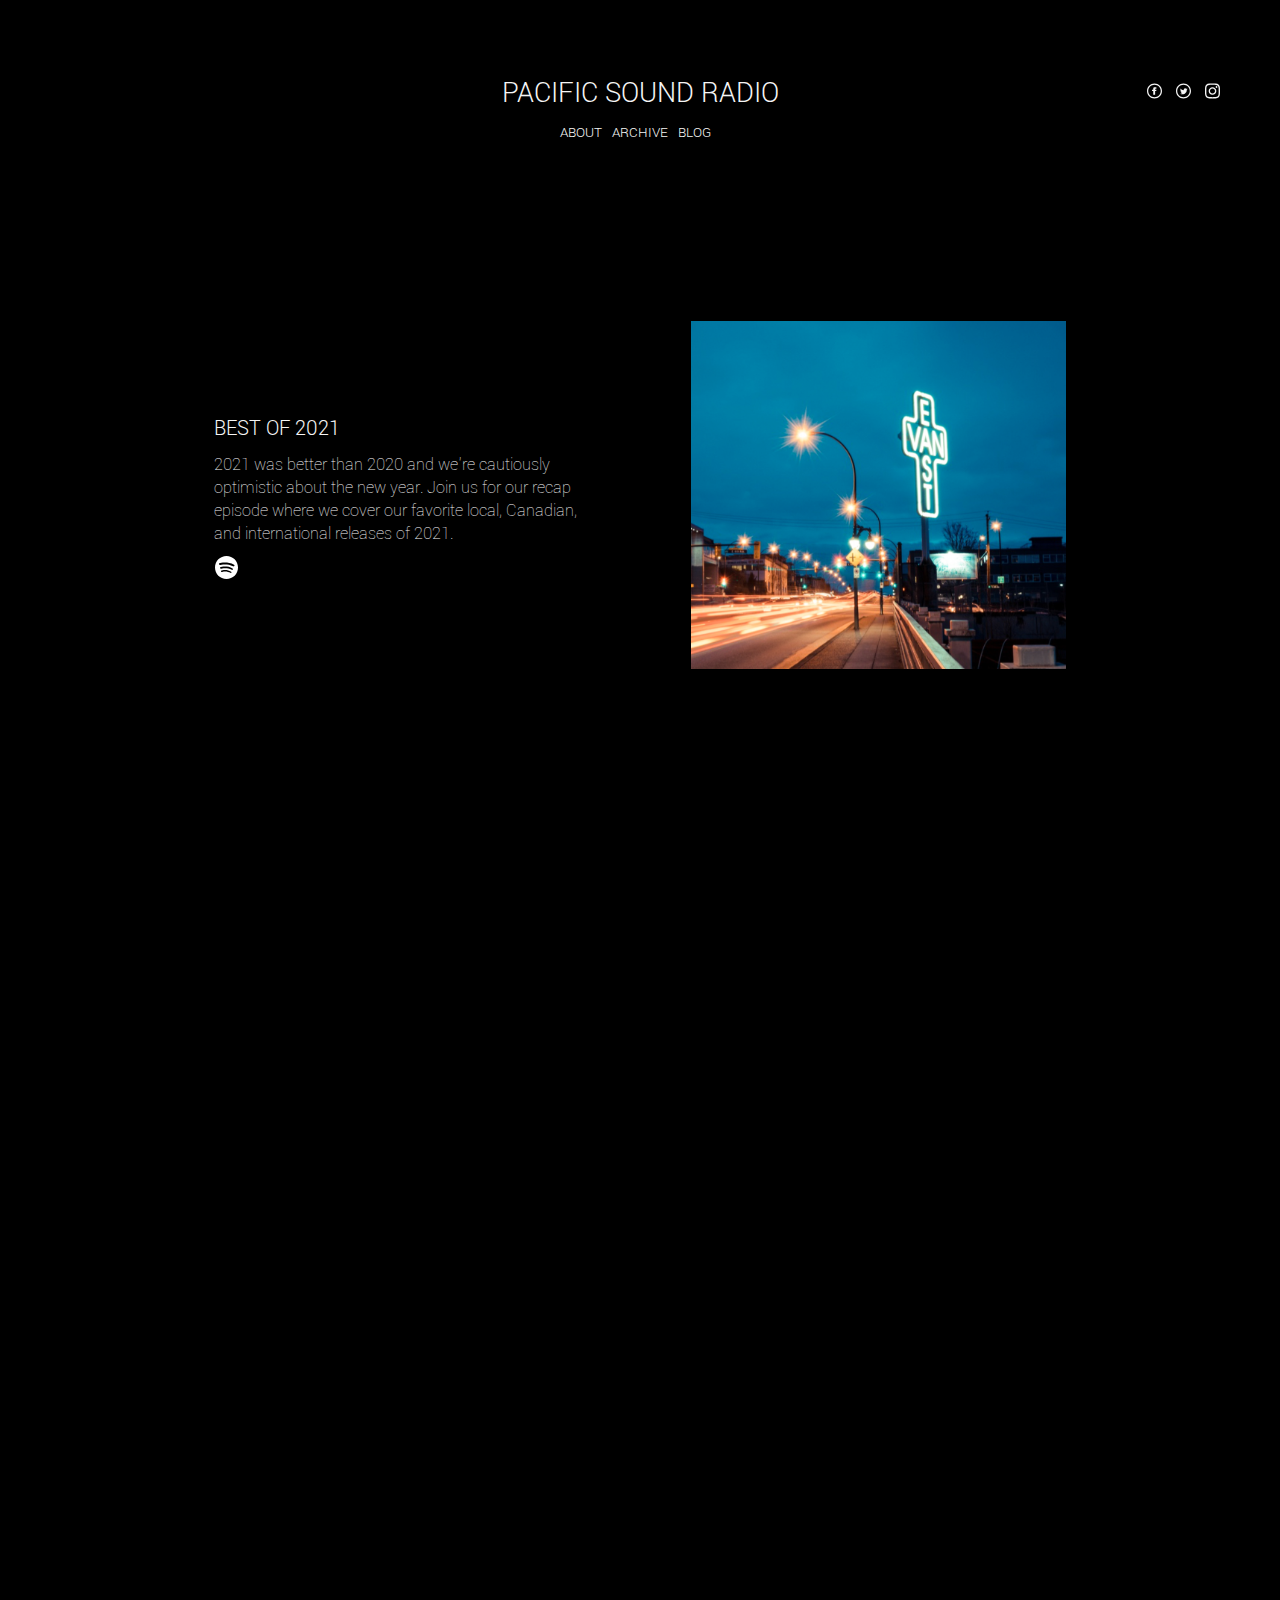
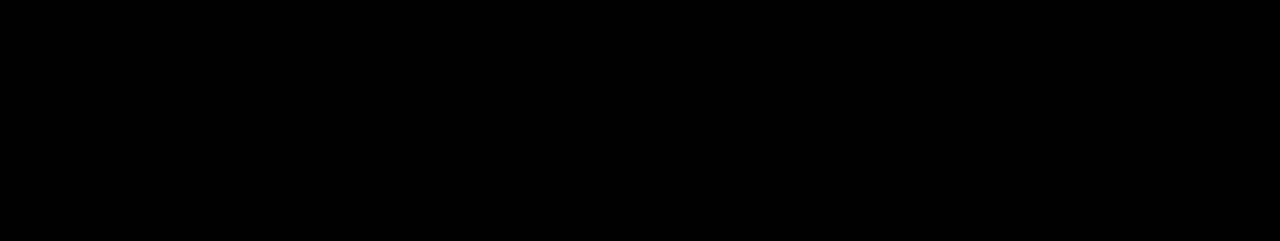
==== index.html @ 7f566646 "Add files via upload" ====
<!DOCTYPE html>
<html lang="en">

<head>
    <meta charset="UTF-8">
    <meta http-equiv="X-UA-Compatible" content="IE=edge">
    <meta name="viewport" content="width=device-width, initial-scale=1.0">
    <title>Document</title>
    <link rel="stylesheet" href="styles.css">
</head>


<body class='bodyTransition bodyOpacityBefore'>


    <header class="mainheader">

        <nav class="sec-one">
            <div class="title">
                <a href="index.html">
                    <h1>PACIFIC SOUND RADIO</h1>
                </a>
            </div>


            <div class="menu-btn" aria-controls="prim-nav" aria-expanded="false">
                <div class="menu-btn__burger"></div>
            </div>


            <ul class="prim-nav" data-visible="false">
                <li>
                    <h2>
                        <a href="about.html">
                            <h2>ABOUT</h2>
                        </a>
                    </h2>
                </li>
                <li>
                    <h2>
                        <a href="archive.html">
                            <h2>ARCHIVE</h2>
                        </a>
                    </h2>
                </li>
                <li>
                    <h2>
                        <a href="https://pacificsoundradio.ghost.io" target="_blank">
                            <h2>BLOG</h2>
                        </a>
                </li>



                <li>
                    <ul class="icons1">

                        <li>
                            <a href="https://www.facebook.com/pacificsoundradio/" target="_blank">


                                <svg id="icon" xmlns="http://www.w3.org/2000/svg " width="24 " height="24 " viewBox="0 0 24 24 "><path d="M12 2c5.514 0 10 4.486 10 10s-4.486 10-10 10-10-4.486-10-10 4.486-10 10-10zm0-2c-6.627 0-12 5.373-12 12s5.373 12 12 12 12-5.373 12-12-5.373-12-12-12zm-2
                            10h-2v2h2v6h3v-6h1.82l.18-2h-2v-.833c0-.478.096-.667.558-.667h1.442v-2.5h-2.404c-1.798 0-2.596.792-2.596 2.308v1.692z "/></svg>


                            </a>
                        </li>

                        <li>
                            <a href="https://twitter.com/PacificSRadio" target="_blank">



                                <svg id="icon" xmlns="http://www.w3.org/2000/svg " width="24 " height="24 " viewBox="0 0 24 24 "><path d="M12 2c5.514 0 10 4.486 10 10s-4.486 10-10 10-10-4.486-10-10 4.486-10 10-10zm0-2c-6.627 0-12 5.373-12 12s5.373 12 12 12 12-5.373 12-12-5.373-12-12-12zm6.5
                        8.778c-.441.196-.916.328-1.414.388.509-.305.898-.787 1.083-1.362-.476.282-1.003.487-1.564.597-.448-.479-1.089-.778-1.796-.778-1.59 0-2.758 1.483-2.399 3.023-2.045-.103-3.86-1.083-5.074-2.572-.645 1.106-.334 2.554.762 3.287-.403-.013-.782-.124-1.114-.308-.027
                        1.14.791 2.207 1.975 2.445-.346.094-.726.116-1.112.042.313.978 1.224 1.689 2.3 1.709-1.037.812-2.34 1.175-3.647 1.021 1.09.699 2.383 1.106 3.773 1.106 4.572 0 7.154-3.861 6.998-7.324.482-.346.899-.78 1.229-1.274z "/></svg>
                            </a>
                        </li>




                        <li>
                            <a href="https://www.instagram.com/pacificsoundradio/" target="_blank">


                                <svg id="icon" xmlns="http://www.w3.org/2000/svg " width="24 " height="24 " viewBox="0 0 24 24 "><path d="M12 2.163c3.204 0 3.584.012 4.85.07 3.252.148 4.771 1.691 4.919 4.919.058 1.265.069 1.645.069 4.849 0 3.205-.012 3.584-.069 4.849-.149
                        3.225-1.664 4.771-4.919 4.919-1.266.058-1.644.07-4.85.07-3.204 0-3.584-.012-4.849-.07-3.26-.149-4.771-1.699-4.919-4.92-.058-1.265-.07-1.644-.07-4.849 0-3.204.013-3.583.07-4.849.149-3.227 1.664-4.771 4.919-4.919 1.266-.057 1.645-.069
                        4.849-.069zm0-2.163c-3.259 0-3.667.014-4.947.072-4.358.2-6.78 2.618-6.98 6.98-.059 1.281-.073 1.689-.073 4.948 0 3.259.014 3.668.072 4.948.2 4.358 2.618 6.78 6.98 6.98 1.281.058 1.689.072 4.948.072 3.259 0 3.668-.014 4.948-.072
                        4.354-.2 6.782-2.618 6.979-6.98.059-1.28.073-1.689.073-4.948 0-3.259-.014-3.667-.072-4.947-.196-4.354-2.617-6.78-6.979-6.98-1.281-.059-1.69-.073-4.949-.073zm0 5.838c-3.403 0-6.162 2.759-6.162 6.162s2.759 6.163 6.162 6.163 6.162-2.759
                        6.162-6.163c0-3.403-2.759-6.162-6.162-6.162zm0 10.162c-2.209 0-4-1.79-4-4 0-2.209 1.791-4 4-4s4 1.791 4 4c0 2.21-1.791 4-4 4zm6.406-11.845c-.796 0-1.441.645-1.441 1.44s.645 1.44 1.441 1.44c.795 0 1.439-.645 1.439-1.44s-.644-1.44-1.439-1.44z "/></svg>
                            </a>
                        </li>


                    </ul>


            </ul>


            <ul class="icons2">



                <li>
                    <a href="https://www.facebook.com/pacificsoundradio/" target="_blank">


                        <svg id="icon" xmlns="http://www.w3.org/2000/svg " width="24 " height="24 " viewBox="0 0 24 24 "><path d="M12 2c5.514 0 10 4.486 10 10s-4.486 10-10 10-10-4.486-10-10 4.486-10 10-10zm0-2c-6.627 0-12 5.373-12 12s5.373 12 12 12 12-5.373 12-12-5.373-12-12-12zm-2
                            10h-2v2h2v6h3v-6h1.82l.18-2h-2v-.833c0-.478.096-.667.558-.667h1.442v-2.5h-2.404c-1.798 0-2.596.792-2.596 2.308v1.692z "/></svg>


                    </a>
                </li>


                <li>
                    <a href="https://twitter.com/PacificSRadio" target="_blank">



                        <svg id="icon" xmlns="http://www.w3.org/2000/svg " width="24 " height="24 " viewBox="0 0 24 24 "><path d="M12 2c5.514 0 10 4.486 10 10s-4.486 10-10 10-10-4.486-10-10 4.486-10 10-10zm0-2c-6.627 0-12 5.373-12 12s5.373 12 12 12 12-5.373 12-12-5.373-12-12-12zm6.5
                        8.778c-.441.196-.916.328-1.414.388.509-.305.898-.787 1.083-1.362-.476.282-1.003.487-1.564.597-.448-.479-1.089-.778-1.796-.778-1.59 0-2.758 1.483-2.399 3.023-2.045-.103-3.86-1.083-5.074-2.572-.645 1.106-.334 2.554.762 3.287-.403-.013-.782-.124-1.114-.308-.027
                        1.14.791 2.207 1.975 2.445-.346.094-.726.116-1.112.042.313.978 1.224 1.689 2.3 1.709-1.037.812-2.34 1.175-3.647 1.021 1.09.699 2.383 1.106 3.773 1.106 4.572 0 7.154-3.861 6.998-7.324.482-.346.899-.78 1.229-1.274z "/></svg>


                    </a>
                </li>




                <li>
                    <a href="https://www.instagram.com/pacificsoundradio/" target="_blank">


                        <svg id="icon" xmlns="http://www.w3.org/2000/svg " width="24 " height="24 " viewBox="0 0 24 24 "><path d="M12 2.163c3.204 0 3.584.012 4.85.07 3.252.148 4.771 1.691 4.919 4.919.058 1.265.069 1.645.069 4.849 0 3.205-.012 3.584-.069 4.849-.149
                        3.225-1.664 4.771-4.919 4.919-1.266.058-1.644.07-4.85.07-3.204 0-3.584-.012-4.849-.07-3.26-.149-4.771-1.699-4.919-4.92-.058-1.265-.07-1.644-.07-4.849 0-3.204.013-3.583.07-4.849.149-3.227 1.664-4.771 4.919-4.919 1.266-.057 1.645-.069
                        4.849-.069zm0-2.163c-3.259 0-3.667.014-4.947.072-4.358.2-6.78 2.618-6.98 6.98-.059 1.281-.073 1.689-.073 4.948 0 3.259.014 3.668.072 4.948.2 4.358 2.618 6.78 6.98 6.98 1.281.058 1.689.072 4.948.072 3.259 0 3.668-.014 4.948-.072
                        4.354-.2 6.782-2.618 6.979-6.98.059-1.28.073-1.689.073-4.948 0-3.259-.014-3.667-.072-4.947-.196-4.354-2.617-6.78-6.979-6.98-1.281-.059-1.69-.073-4.949-.073zm0 5.838c-3.403 0-6.162 2.759-6.162 6.162s2.759 6.163 6.162 6.163 6.162-2.759
                        6.162-6.163c0-3.403-2.759-6.162-6.162-6.162zm0 10.162c-2.209 0-4-1.79-4-4 0-2.209 1.791-4 4-4s4 1.791 4 4c0 2.21-1.791 4-4 4zm6.406-11.845c-.796 0-1.441.645-1.441 1.44s.645 1.44 1.441 1.44c.795 0 1.439-.645 1.439-1.44s-.644-1.44-1.439-1.44z "/></svg>
                    </a>
                </li>
            </ul>






        </nav>


        <nav class="sec-two">

            <ul class="sec-nav" data-visible="false">
                <li>
                    <h2>
                        <a href="about.html">
                            <h2>ABOUT</h2>
                        </a>
                    </h2>
                </li>
                <li>
                    <h2>
                        <a href="archive.html">
                            <h2>ARCHIVE</h2>
                        </a>
                    </h2>
                </li>
                <li>
                    <h2>
                        <a href="https://www.pacificsoundradio.ghost.io" target="_blank">
                            <h2>BLOG</h2>
                        </a>
                </li>


            </ul>

        </nav>



    </header>


    <div class="mainbody">

        <div class="row">
            <div class="box">
                <ul class="boxli">
                    <li class="bodyli">
                        <h3>BEST OF 2021</h3>
                    </li>
                    <li class="bodyli">
                        <h5>2021 was better than 2020 and we're cautiously optimistic about the new year. Join us for our recap episode where we cover our favorite local, Canadian, and international releases of 2021.</h5>
                    </li>
                    <li class="bodyli2">
                        <a href="https://open.spotify.com/episode/0vqm8RMOihKRzlnQInzJm7?si=571afe112f8e4eef">
                            <img id="spot" src="spot.svg">
                        </a>
                    </li>
                </ul>
            </div>

            <div class="box">
                <img src="main-2.jpg">
            </div>
        </div>




        <!--section 2 -->
        <div id="one" class="row opacityTransition opacityBefore">

            <div class="box">

                <img src="playpic.png">

            </div>

            <div class="box">
                <ul class="boxli">
                    <li class="bodyli">
                        <h3>FEATURE PLAYLIST</h3>
                    </li>
                    <li class="bodyli">
                        <h5>Here are our favourite local tracks from 2021. Featuring Dacey, Sam Tudor and more. </h5>
                    </li>
                    <li class="bodyli2">
                        <a href="https://open.spotify.com/episode/0vqm8RMOihKRzlnQInzJm7?si=571afe112f8e4eef">
                            <img id="spot" src="spot.svg">
                        </a>
                    </li>
                </ul>
            </div>
        </div>



        <!--section 3 -->
        <div id="two" class="row opacityTransition opacityBefore">

            <div class="box">


                <ul class="boxli">
                    <li class="bodyli">
                        <h3>THE SNUG SESSIONS</h3>
                    </li>
                    <li class="bodyli">
                        <h5>Between ___ and ___ PSR hosted The Snug Concert Series at the Persephone Snug Tasting Room. One day, live music will happen again.</h5>
                    </li>
                    <li class="bodyli">
                        <a href="https://open.spotify.com/episode/0vqm8RMOihKRzlnQInzJm7?si=571afe112f8e4eef">
                            <img id="youtube" src="youtube.svg">
                        </a>
                    </li>
                </ul>



            </div>





            <div class="box">

                <img src="snug.jpg">

            </div>


        </div>





    </div>

    <script src="index.js"></script>
</body>

</html>
---- styles.css ----
@import url('https://fonts.googleapis.com/css2?family=Yantramanav:wght@100;300;400;500&display=swap');
* {
    margin: 0;
    padding: 0;
    box-sizing: border-box;
}

body {
    font-family: 'Yantramanav', sans-serif;
    background-color: black;
    color: whitesmoke;
}

.mainheader {
    margin: 5% 0 5% 0;
    padding: 0;
}

.mainbody {
    margin: 10% 0 0 0;
    padding: 0;
}

hr {
    margin: 4% 0 8% 0;
}


/* ~~~~~~~~~header~~~~~~~~*/

h1 {
    font-size: 30px;
    font-weight: 300;
    color: whitesmoke;
}


/* ~~~~~~~~~~links ~~~~~~~~~~~~*/

h2 {
    font-size: 15px;
    font-weight: 300;
    color: whitesmoke;
}


/* ~~~~~~~~~~~~sectionhead~~~~~~~~~~*/

h3 {
    font-size: 22px;
    font-weight: 300;
    color: whitesmoke;
}


/* ~~~~~~about text ~~~~~~~~~*/

h4 {
    font-size: 18px;
    font-weight: 300;
    color: whitesmoke;
}


/* ~~~~~~~~~~~~sectiontext~~~~~~~~~~*/

h5 {
    font-size: 18px;
    font-weight: 200;
    color: whitesmoke;
}

.sec-one {
    display: flex;
    justify-content: center;
    align-items: center;
    padding: 10px;
}

.prim-nav {
    display: none;
}

.sec-two {
    display: flex;
    justify-content: center;
    align-items: center;
}

.sec-nav {
    display: flex;
    justify-content: center;
    align-items: center;
}


/* ~~~~~~~~~~~~~~~~~~~~~~~~~~~~~~~~*/

img {
    width: 100%;
}

.row {
    display: flex;
    justify-content: center;
    flex-wrap: wrap;
    padding: 0 0 5% 0;
}

.box {
    display: inline-block;
    width: 375px;
    display: flex;
    justify-content: center;
    align-items: center;
    margin: 4%;
}

.bodyli {
    display: block;
    width: 100%;
    margin-top: 10px;
    margin-bottom: 10px;
}


/* ~~~~~~~~~~~~~~~~~~~~~~~~~~~~~~~~*/

.title {
    display: flex;
    justify-content: center;
    align-items: center;
}

li {
    display: inline-block;
    margin-right: 10px;
    text-decoration: none;
    color: black;
}

a {
    text-decoration: none;
    color: black;
}

.menu.btn {
    display: none;
    width: 10px;
}

.icons2 {
    position: absolute;
    right: 50px;
    color: whitesmoke;
    fill: whitesmoke
}

a:hover {
    color: pink;
    transition: .5s;
}


/* ~~~~~~~~~~~~~~~~~~~~~~~~~~~~~~~~*/

#burger {
    width: 20px;
    color: whitesmoke;
}

#icon {
    width: 15px;
    color: whitesmoke;
    fill: whitesmoke;
}

#spot {
    width: 25px;
    margin-left: 0px;
}

#youtube {
    width: 30px;
    margin-left: 0px;
    color: whitesmoke;
}


/* ~~~~~~~~~~~~~~~~~~~~~~~~~~~~~~~~*/

.mainabout {
    display: block;
    text-align: center;
    margin: 2% 12%;
    margin-top: 130px;
}

.mainabout div {
    padding: 10px;
}

.secabout {
    display: block;
    text-align: center;
    margin: 2% 12%;
}

.secabout div {
    display: inline-block;
    padding: 10px;
}

.thirdabout {
    display: block;
    text-align: left;
    margin: 2% 12%;
    margin-left: 45%;
}

.thirdabout div {
    display: inline-block;
    padding: 10px;
}


/* ~~~~~~~~~~~~~~~~~~~~~~~~~~~~~~~~*/

@media screen and (max-width: 600px)
/* ~~~~~~~~~~~~~~~~~~~~~~~~~~~~~~~~*/

{
    body {
        width: 100vw;
    }
    .mainheader {
        margin: 7% 3% 0 3%;
    }
    .sec-one {
        display: flex;
        justify-content: space-between;
        align-items: center;
    }
    .bodyli {
        padding: 10px 0 10px 0;
    }
    #spotify {
        width: 100px;
    }
    #applybullet {
        padding: 10px;
    }
    #arrow {
        margin: 0 0 0 3px;
        padding: 2px;
        width: 20px;
    }
    #burger {
        padding-top: 9px;
    }
    /* ~~~~~~~~~header~~~~~~~~*/
    h1 {
        font-size: 30px;
        font-weight: 200;
        color: whitesmoke;
    }
    /* ~~~~~~~~~~links ~~~~~~~~~~~~*/
    h2 {
        font-size: 30px;
        font-weight: 400;
        color: whitesmoke;
    }
    /* ~~~~~~~~~~~~sectionhead~~~~~~~~~~*/
    h3 {
        font-size: 25px;
        font-weight: 400;
        color: whitesmoke;
    }
    /* ~~~~~~about text ~~~~~~~~~*/
    h4 {
        font-size: 20px;
        font-weight: 300;
        color: whitesmoke;
    }
    /* ~~~~~~~~~~~~sectiontext~~~~~~~~~~*/
    h5 {
        font-size: 20px;
        font-weight: 200;
        color: whitesmoke;
    }
    /* ~~~~~~~~~~~~~~~~~~~~~~~~~~~~~~~~*/
    img {
        width: 100%;
        margin-top: 5px;
        margin-bottom: 5px;
    }
    .row {
        display: flex;
        justify-content: center;
        flex-wrap: wrap;
        padding: 10px;
    }
    .box {
        display: inline-block;
        width: 100%;
        display: flex;
        justify-content: center;
        align-items: center;
    }
    .bodyli {
        display: block;
        margin-bottom: 10px;
        margin-top: 10px;
    }
    /* ~~~~~~~~~~~~~~~~~~~~~~~~~~~~~~~~*/
    .prim-nav {
        position: fixed;
        display: block;
        flex-direction: column;
        display: flex;
        align-items: center;
        justify-content: center;
        height: 100vh;
        width: 100vw;
        inset: 0 0 0 0;
        background: rgba(71, 1, 50, 0.7);
        backdrop-filter: blur(1rem);
        z-index: 9998;
        transform: translateX(100%);
        transition: transform 350ms ease-in;
        transition: transform 350ms ease-out;
        color: black;
    }
    .prim-nav[data-visible="true"] {
        transform: translateX(0%);
    }
    .menu-btn {
        position: relative;
        display: flex;
        justify-content: center;
        align-items: center;
        width: 30px;
        height: 40px;
        cursor: pointer;
        transition: all .5s ease-in-out;
        z-index: 9999;
        color: whitesmoke;
        /* border: 3px solid #fff; */
    }
    .menu-btn__burger {
        width: 30px;
        height: 2px;
        background: whitesmoke;
        border-radius: 5px;
        box-shadow: 0 2px 5px rgba(255, 101, 47, .2);
        transition: all .5s ease-in-out;
        z-index: 9999;
    }
    .menu-btn__burger::before,
    .menu-btn__burger::after {
        content: '';
        position: absolute;
        width: 30px;
        height: 2px;
        background: whitesmoke;
        border-radius: 5px;
        box-shadow: 0 2px 5px rgba(255, 101, 47, .2);
        transition: all .5s ease-in-out;
        z-index: 9999;
    }
    .menu-btn__burger::before {
        transform: translateY(-16px);
        z-index: 9999;
        background: whitesmoke;
    }
    .menu-btn__burger::after {
        transform: translateY(16px);
        z-index: 9999;
        background: whitesmoke;
    }
    /* ANIMATION */
    .menu-btn.open .menu-btn__burger {
        transform: translateX(-50px);
        background: transparent;
        box-shadow: none;
        z-index: 9999;
        background: whitesmoke;
    }
    .menu-btn.open .menu-btn__burger::before {
        transform: rotate(45deg) translate(35px, -35px);
        z-index: 9999;
    }
    .menu-btn.open .menu-btn__burger::after {
        transform: rotate(-45deg) translate(35px, 35px);
        z-index: 9999;
    }
    /* ~~~~~~~~~~~~~~~~~~~~~~~~~~~~~~~~*/
    .sec-nav {
        display: none;
    }
    .icons2 {
        display: none;
    }
    li {
        display: block;
        color: black;
    }
    .prim-nav li {
        padding: 15px;
    }
    #icon {
        width: 25px;
        fill: white;
    }
    /* ~~~~~~~~~~~~~~~~~~~~~~~~~~~~~~~~*/
    .mainabout {
        display: block;
        text-align: left;
        margin: 18% 2% 2% 2%;
        margin-top: 40px;
    }
    .mainabout div {
        padding: 10px;
    }
    .secabout {
        display: block;
        text-align: left;
        margin: 2% 2%;
    }
    .secabout div {
        padding: 10px;
    }
    .thirdabout {
        display: block;
        text-align: left;
        margin: 2% 12%;
        margin-left: 21px;
    }
}


/* trans */

.bodyTransition {
    transition-property: opacity;
    transition-duration: 1s;
}

.bodyOpacityBefore {
    opacity: 0;
}

.bodyOpacityAfter {
    opacity: 1;
}

.opacityTransition {
    transition-property: opacity;
    transition-duration: 2s;
}

.opacityBefore {
    opacity: 0;
}

.opacityAfter {
    opacity: 1;
    display: flex;
    justify-content: center;
    flex-wrap: wrap;
}


/* ~~~~~~~~~~~~~~~~~~~~~~~~~~~~~~~~*/
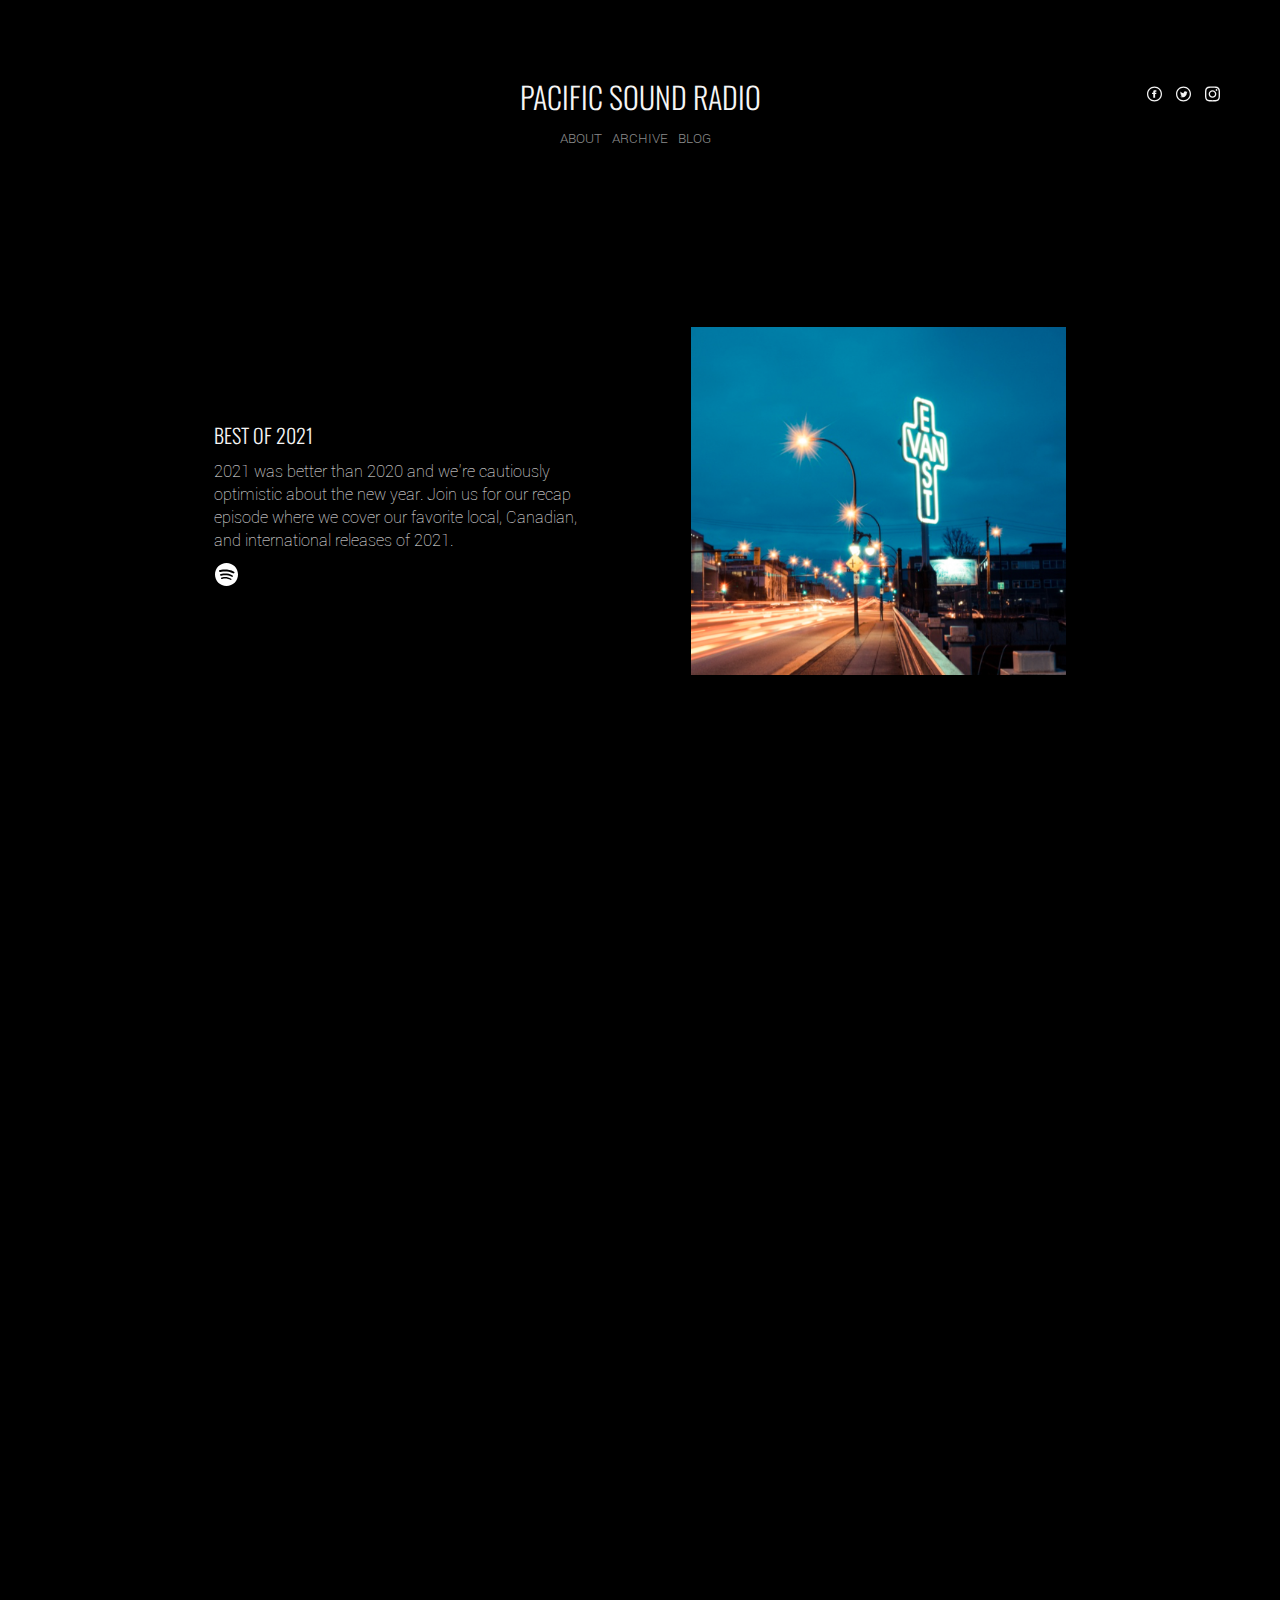
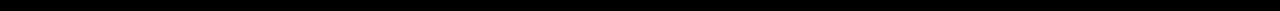
==== commit bbf18f67: "Add files via upload" ====
--- a/index.html
+++ b/index.html
@@ -171,7 +171,7 @@
                 </li>
                 <li>
                     <h2>
-                        <a href="https://www.pacificsoundradio.ghost.io" target="_blank">
+                        <a href="https://pacificsoundradio.ghost.io/" target="_blank">
                             <h2>BLOG</h2>
                         </a>
                 </li>
@@ -218,7 +218,7 @@
 
             <div class="box">
 
-                <img src="playpic.png">
+                <img src="playpic.jpg">
 
             </div>
 
--- a/styles.css
+++ b/styles.css
@@ -1,4 +1,5 @@
 @import url('https://fonts.googleapis.com/css2?family=Yantramanav:wght@100;300;400;500&display=swap');
+@import url('https://fonts.googleapis.com/css2?family=Cabin&family=Dosis:wght@300&family=Oswald:wght@200;300;400;500&display=swap');
 * {
     margin: 0;
     padding: 0;
@@ -8,7 +9,6 @@
 body {
     font-family: 'Yantramanav', sans-serif;
     background-color: black;
-    color: whitesmoke;
 }
 
 .mainheader {
@@ -32,6 +32,7 @@
     font-size: 30px;
     font-weight: 300;
     color: whitesmoke;
+    font-family: 'Oswald', sans serif;
 }
 
 
@@ -40,16 +41,17 @@
 h2 {
     font-size: 15px;
     font-weight: 300;
-    color: whitesmoke;
+    color: rgb(139, 139, 139);
 }
 
 
 /* ~~~~~~~~~~~~sectionhead~~~~~~~~~~*/
 
 h3 {
-    font-size: 22px;
+    font-size: 20px;
     font-weight: 300;
     color: whitesmoke;
+    font-family: 'Oswald', sans serif;
 }
 
 
@@ -58,7 +60,7 @@
 h4 {
     font-size: 18px;
     font-weight: 300;
-    color: whitesmoke;
+    color: rgb(139, 139, 139);
 }
 
 
@@ -146,7 +148,6 @@
 
 .menu.btn {
     display: none;
-    width: 10px;
 }
 
 .icons2 {
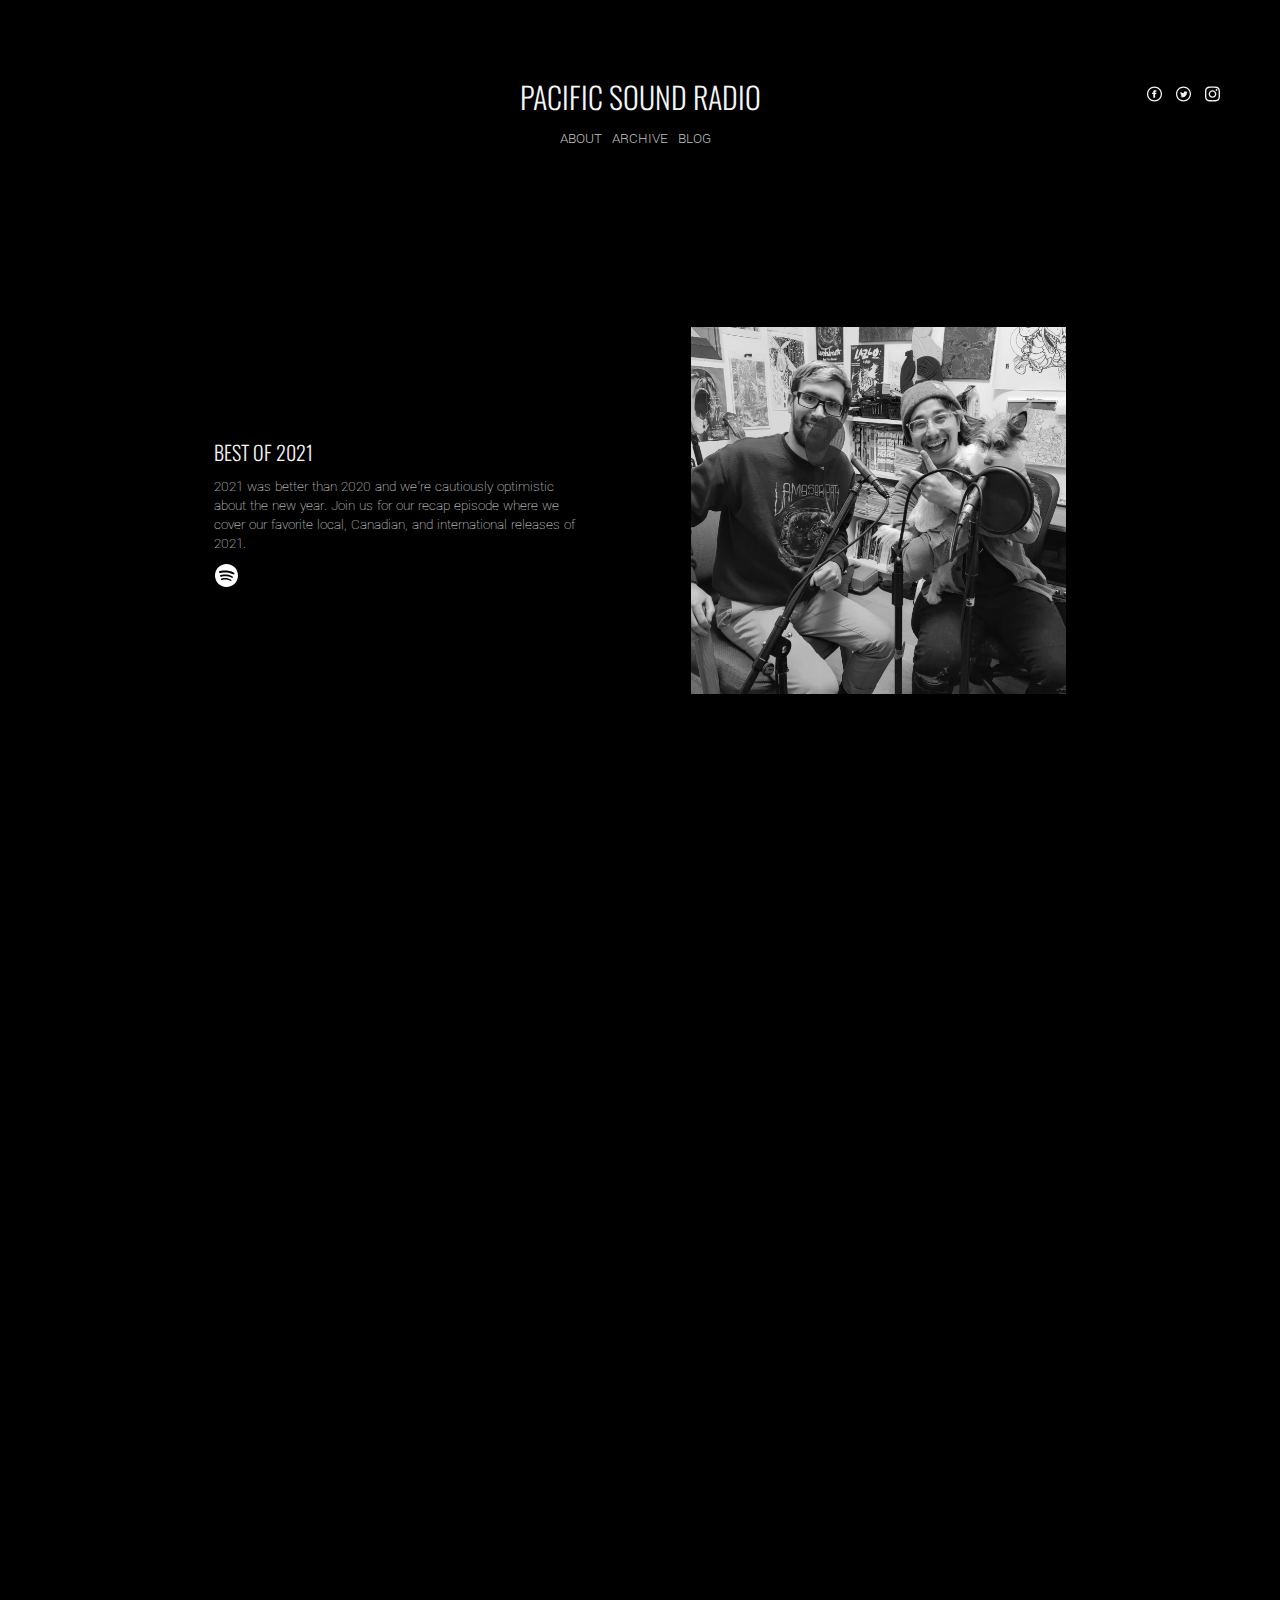
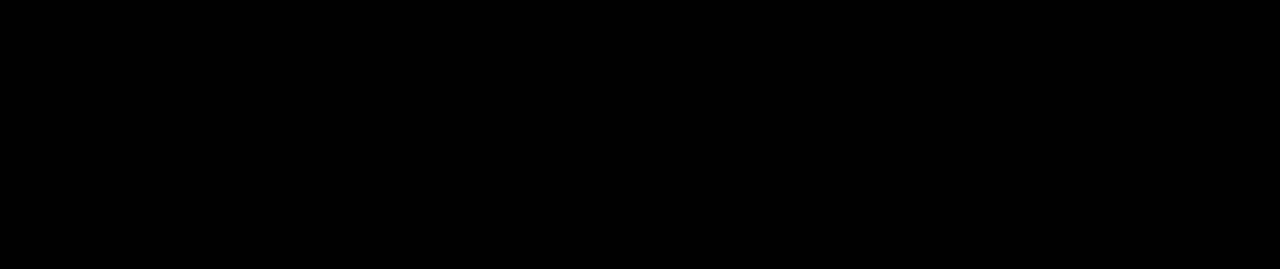
==== commit 0cd272a7: "Add files via upload" ====
--- a/index.html
+++ b/index.html
@@ -198,7 +198,7 @@
                         <h5>2021 was better than 2020 and we're cautiously optimistic about the new year. Join us for our recap episode where we cover our favorite local, Canadian, and international releases of 2021.</h5>
                     </li>
                     <li class="bodyli2">
-                        <a href="https://open.spotify.com/episode/0vqm8RMOihKRzlnQInzJm7?si=571afe112f8e4eef">
+                        <a href="https://open.spotify.com/episode/0vqm8RMOihKRzlnQInzJm7?si=571afe112f8e4eef" target="_blank">
                             <img id="spot" src="spot.svg">
                         </a>
                     </li>
@@ -206,7 +206,7 @@
             </div>
 
             <div class="box">
-                <img src="main-2.jpg">
+                <img src="best of 2021.jpg">
             </div>
         </div>
 
@@ -231,7 +231,7 @@
                         <h5>Here are our favourite local tracks from 2021. Featuring Dacey, Sam Tudor and more. </h5>
                     </li>
                     <li class="bodyli2">
-                        <a href="https://open.spotify.com/episode/0vqm8RMOihKRzlnQInzJm7?si=571afe112f8e4eef">
+                        <a href="https://open.spotify.com/playlist/51DMPWBQ2sBL0IrdiYTgJJ?si=91c9ff8c65ab49be" target="_blank">
                             <img id="spot" src="spot.svg">
                         </a>
                     </li>
@@ -252,10 +252,10 @@
                         <h3>THE SNUG SESSIONS</h3>
                     </li>
                     <li class="bodyli">
-                        <h5>Between ___ and ___ PSR hosted The Snug Concert Series at the Persephone Snug Tasting Room. One day, live music will happen again.</h5>
-                    </li>
-                    <li class="bodyli">
-                        <a href="https://open.spotify.com/episode/0vqm8RMOihKRzlnQInzJm7?si=571afe112f8e4eef">
+                        <h5>Between August 2018 and April 2019, PSR hosted The Snug Concert Series at the Persephone Snug Tasting Room. One day, live music will happen again.</h5>
+                    </li>
+                    <li class="bodyli">
+                        <a href="https://open.spotify.com/episode/0vqm8RMOihKRzlnQInzJm7?si=571afe112f8e4eef" target="_blank">
                             <img id="youtube" src="youtube.svg">
                         </a>
                     </li>
--- a/styles.css
+++ b/styles.css
@@ -41,7 +41,7 @@
 h2 {
     font-size: 15px;
     font-weight: 300;
-    color: rgb(139, 139, 139);
+    color: rgb(190, 190, 190);
 }
 
 
@@ -60,14 +60,14 @@
 h4 {
     font-size: 18px;
     font-weight: 300;
-    color: rgb(139, 139, 139);
+    color: rgb(190, 190, 190);
 }
 
 
 /* ~~~~~~~~~~~~sectiontext~~~~~~~~~~*/
 
 h5 {
-    font-size: 18px;
+    font-size: 15px;
     font-weight: 200;
     color: whitesmoke;
 }
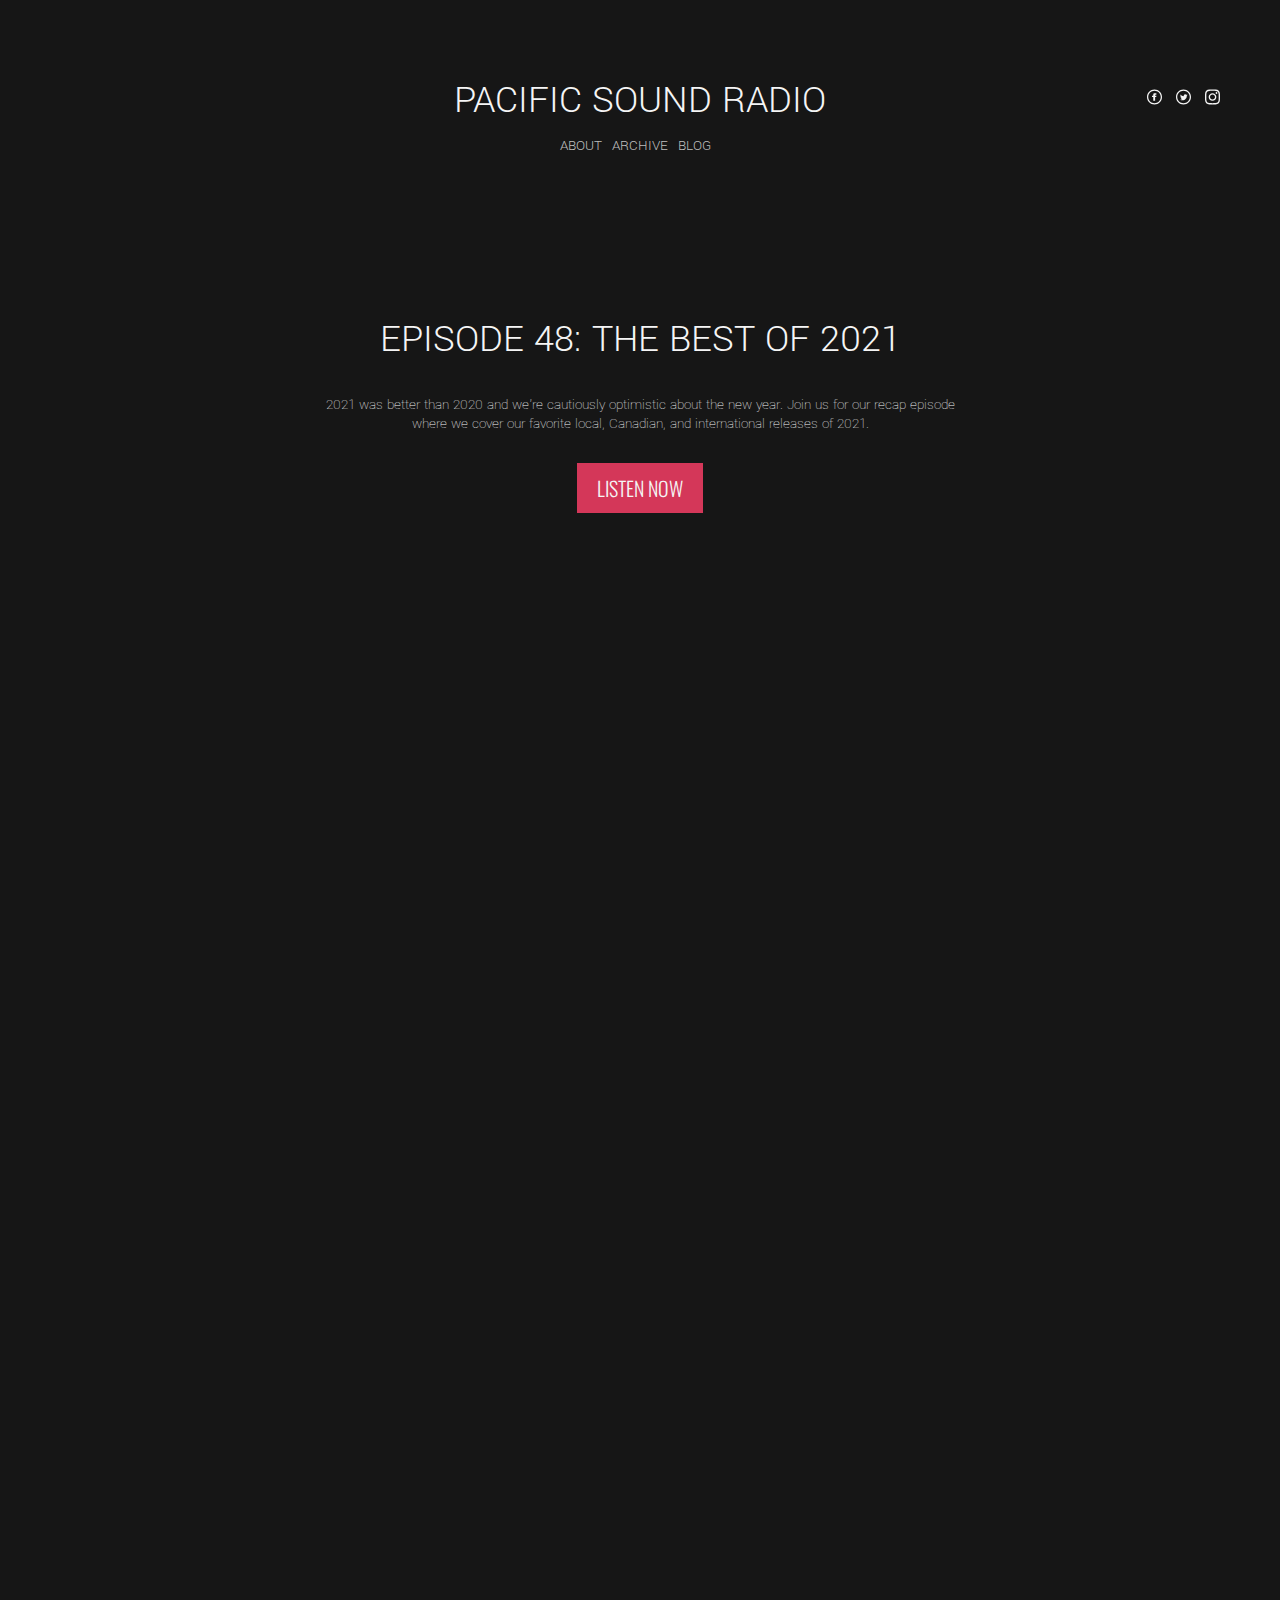
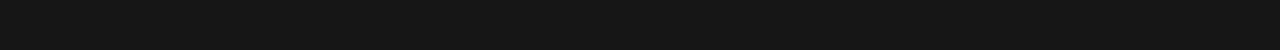
==== commit e7a43d57: "Add files via upload" ====
--- a/index.html
+++ b/index.html
@@ -185,32 +185,35 @@
 
     </header>
 
+   
+
+
+   
 
     <div class="mainbody">
-
-        <div class="row">
-            <div class="box">
-                <ul class="boxli">
-                    <li class="bodyli">
-                        <h3>BEST OF 2021</h3>
-                    </li>
-                    <li class="bodyli">
+        <div class="topsec">
+           
+                <ul>
+                    <li class="topsecbit">
+                        <h1>EPISODE 48: THE BEST OF 2021</h1>
+                    </li>
+                    <li class="topsecbit" id="opentext">
                         <h5>2021 was better than 2020 and we're cautiously optimistic about the new year. Join us for our recap episode where we cover our favorite local, Canadian, and international releases of 2021.</h5>
                     </li>
-                    <li class="bodyli2">
+                    <li class="topsecbit"></li>
+                    <button>
                         <a href="https://open.spotify.com/episode/0vqm8RMOihKRzlnQInzJm7?si=571afe112f8e4eef" target="_blank">
-                            <img id="spot" src="spot.svg">
-                        </a>
+                         <h3>LISTEN NOW</h3> 
+
+                        </button>
                     </li>
                 </ul>
             </div>
 
-            <div class="box">
-                <img src="best of 2021.jpg">
-            </div>
-        </div>
-
-
+          
+   
+
+      
 
 
         <!--section 2 -->
--- a/styles.css
+++ b/styles.css
@@ -8,7 +8,7 @@
 
 body {
     font-family: 'Yantramanav', sans-serif;
-    background-color: black;
+    background-color: rgb(22, 22, 22);
 }
 
 .mainheader {
@@ -19,20 +19,58 @@
 .mainbody {
     margin: 10% 0 0 0;
     padding: 0;
+  
+
+}
+
+.topsec {
+    display: flex;
+    justify-content: center; 
+    text-align: center; 
+    width: 100%;
+    margin-bottom: 150px;
+ 
+    
+}
+
+#opentext {
+    margin: 0% 20%; 
+}
+button { 
+    background-color: #d43759;
+border:rgb(22, 22, 22);
+    padding: 10px 20px;
+    font-size: 20px;
+    color: white; 
+    font-family: 'Yantramanav', sans-serif;
+
+}
+
+.topsecbit {
+    margin: 30px; 
+    display: block;
 }
 
 hr {
     margin: 4% 0 8% 0;
 }
 
-
+.main {
+    width: 100%; 
+    display: flex; 
+    justify-content: center;
+}
+
+#mainpic {
+    width: 600px; 
+}
 /* ~~~~~~~~~header~~~~~~~~*/
 
 h1 {
-    font-size: 30px;
+    font-size: 40px;
     font-weight: 300;
     color: whitesmoke;
-    font-family: 'Oswald', sans serif;
+    
 }
 
 
@@ -191,6 +229,8 @@
 /* ~~~~~~~~~~~~~~~~~~~~~~~~~~~~~~~~*/
 
 .mainabout {
+    display: flex; 
+    justify-content: center;
     display: block;
     text-align: center;
     margin: 2% 12%;
@@ -199,29 +239,7 @@
 
 .mainabout div {
     padding: 10px;
-}
-
-.secabout {
     display: block;
-    text-align: center;
-    margin: 2% 12%;
-}
-
-.secabout div {
-    display: inline-block;
-    padding: 10px;
-}
-
-.thirdabout {
-    display: block;
-    text-align: left;
-    margin: 2% 12%;
-    margin-left: 45%;
-}
-
-.thirdabout div {
-    display: inline-block;
-    padding: 10px;
 }
 
 
@@ -273,7 +291,7 @@
     }
     /* ~~~~~~~~~~~~sectionhead~~~~~~~~~~*/
     h3 {
-        font-size: 25px;
+        font-size: 20px;
         font-weight: 400;
         color: whitesmoke;
     }
@@ -285,7 +303,7 @@
     }
     /* ~~~~~~~~~~~~sectiontext~~~~~~~~~~*/
     h5 {
-        font-size: 20px;
+        font-size: 15px;
         font-weight: 200;
         color: whitesmoke;
     }
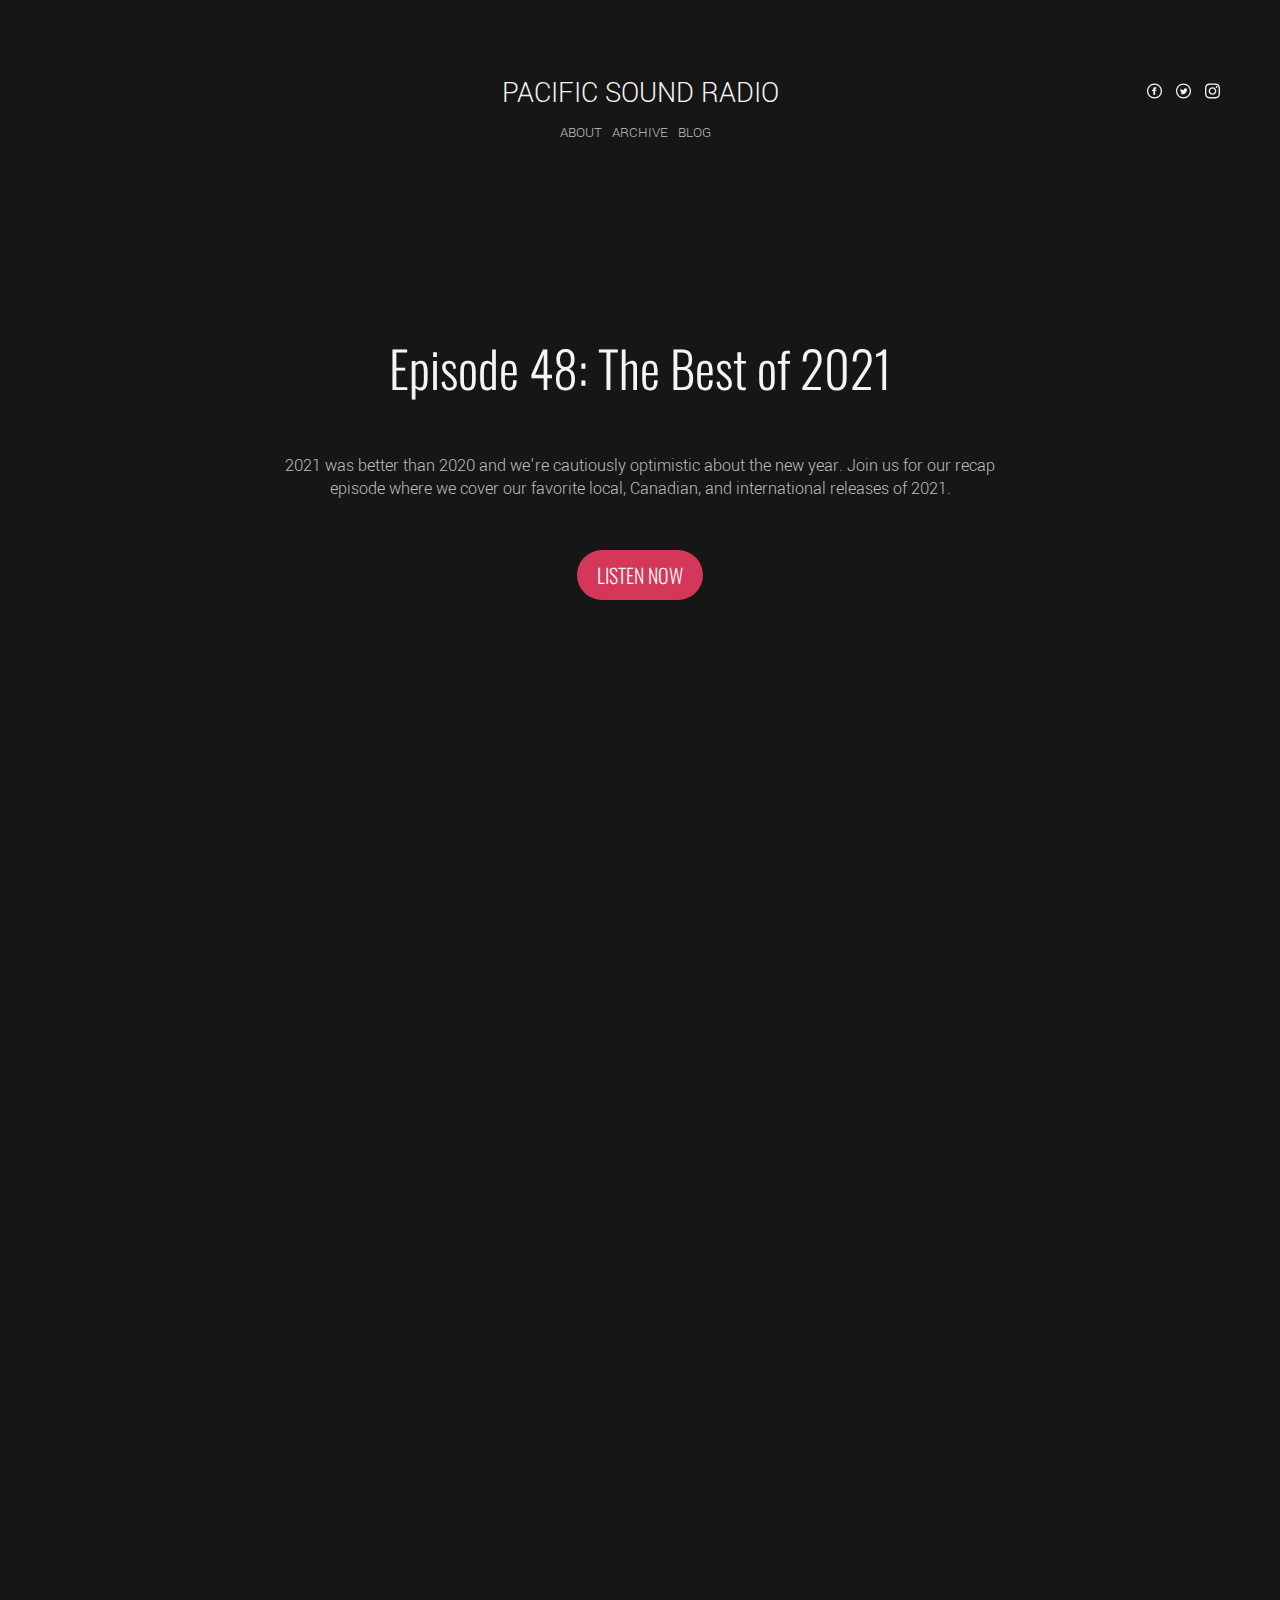
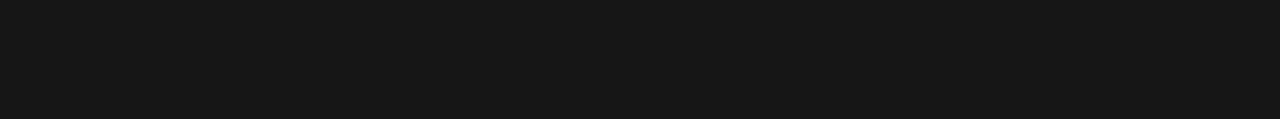
==== commit a2d193e9: "Add files via upload" ====
--- a/index.html
+++ b/index.html
@@ -195,10 +195,13 @@
            
                 <ul>
                     <li class="topsecbit">
-                        <h1>EPISODE 48: THE BEST OF 2021</h1>
-                    </li>
-                    <li class="topsecbit" id="opentext">
-                        <h5>2021 was better than 2020 and we're cautiously optimistic about the new year. Join us for our recap episode where we cover our favorite local, Canadian, and international releases of 2021.</h5>
+                        <h6>Episode 48: The Best of 2021</h6>
+                    </li>
+                    <li class="topsecbit" id="opentext" >
+                        <h4>2021 was better than 2020 and we're cautiously optimistic 
+                            about the new year. Join us for our recap episode where we 
+                            cover our favorite local, Canadian, and international 
+                            releases of 2021.</h4>
                     </li>
                     <li class="topsecbit"></li>
                     <button>
--- a/styles.css
+++ b/styles.css
@@ -28,7 +28,9 @@
     justify-content: center; 
     text-align: center; 
     width: 100%;
-    margin-bottom: 150px;
+    margin-bottom: 200px;
+    margin-top: 100px;
+    padding: 10px;
  
     
 }
@@ -43,11 +45,12 @@
     font-size: 20px;
     color: white; 
     font-family: 'Yantramanav', sans-serif;
+    border-radius: 30px;
 
 }
 
 .topsecbit {
-    margin: 30px; 
+    margin: 50px; 
     display: block;
 }
 
@@ -67,7 +70,7 @@
 /* ~~~~~~~~~header~~~~~~~~*/
 
 h1 {
-    font-size: 40px;
+    font-size: 30px;
     font-weight: 300;
     color: whitesmoke;
     
@@ -110,6 +113,15 @@
     color: whitesmoke;
 }
 
+h6 { 
+    font-size: 50px;
+    color: whitesmoke; 
+    font-weight: 300;
+    font-family: Oswald; 
+}
+
+
+
 .sec-one {
     display: flex;
     justify-content: center;
@@ -138,22 +150,27 @@
 
 img {
     width: 100%;
+
 }
 
 .row {
     display: flex;
     justify-content: center;
     flex-wrap: wrap;
-    padding: 0 0 5% 0;
+    padding: 35px; 
+   
+
 }
 
 .box {
     display: inline-block;
-    width: 375px;
+    width: 375px; 
     display: flex;
     justify-content: center;
     align-items: center;
-    margin: 4%;
+    padding: 20px; 
+    margin: 10px; 
+  
 }
 
 .bodyli {
@@ -161,6 +178,7 @@
     width: 100%;
     margin-top: 10px;
     margin-bottom: 10px;
+
 }
 
 
@@ -255,6 +273,22 @@
     .mainheader {
         margin: 7% 3% 0 3%;
     }
+
+    #opentext {
+        display: none; 
+    }
+
+    .topsec {
+        display: flex;
+        justify-content: center; 
+        text-align: center; 
+        width: 100%;
+        margin-bottom: 100px;
+        margin-top: 50px; 
+        padding: 10px;
+     
+        
+    }
     .sec-one {
         display: flex;
         justify-content: space-between;
@@ -312,24 +346,30 @@
         width: 100%;
         margin-top: 5px;
         margin-bottom: 5px;
+        align-self: center;
     }
     .row {
         display: flex;
         justify-content: center;
         flex-wrap: wrap;
-        padding: 10px;
+        padding: 5px;
+       
+        text-align: center;
     }
     .box {
         display: inline-block;
-        width: 100%;
+        width: 90vw; 
         display: flex;
         justify-content: center;
         align-items: center;
+        text-align: center;
+        padding: 10px; 
     }
     .bodyli {
         display: block;
         margin-bottom: 10px;
         margin-top: 10px;
+        text-align: center;
     }
     /* ~~~~~~~~~~~~~~~~~~~~~~~~~~~~~~~~*/
     .prim-nav {
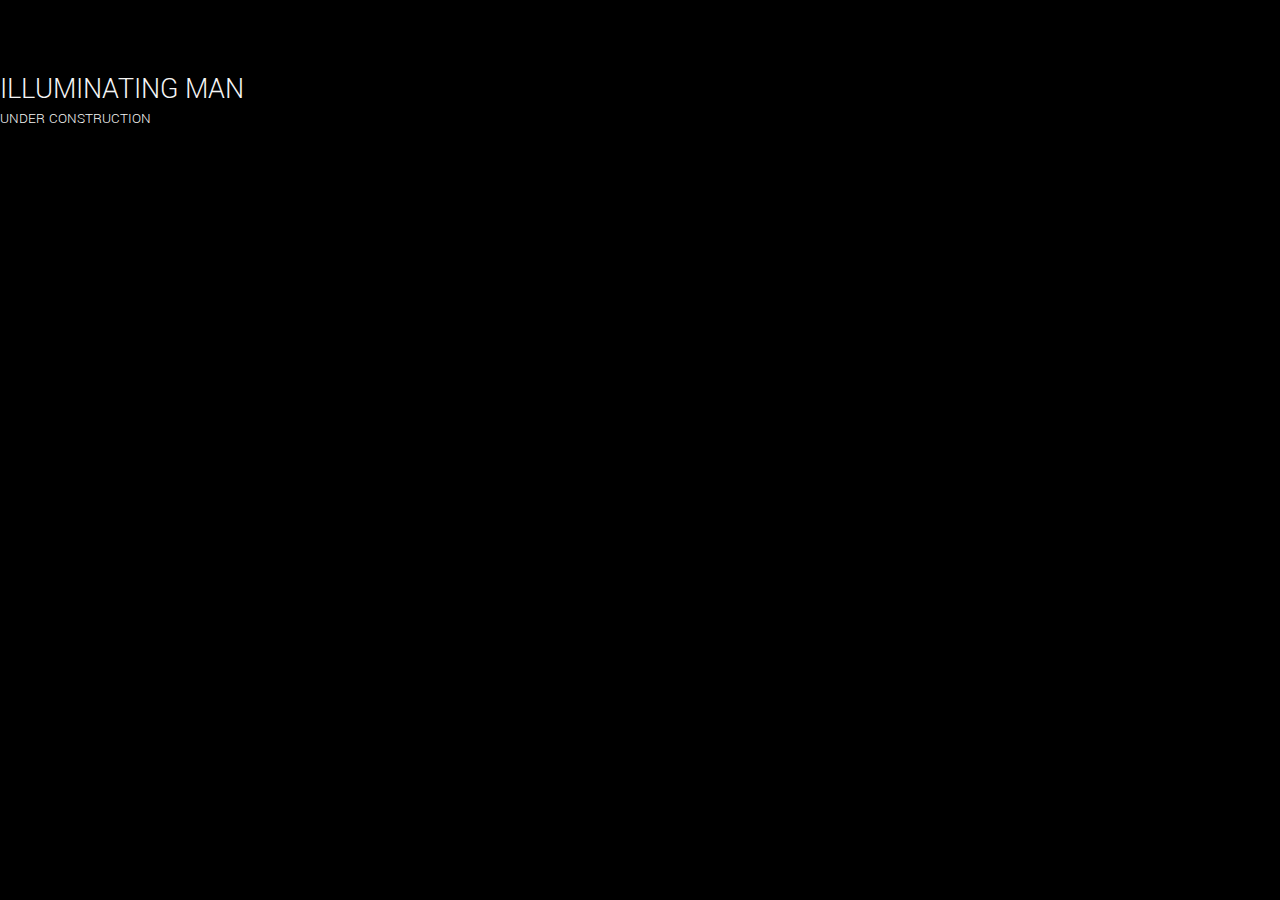
==== commit e2a3efad: "Add files via upload" ====
--- a/index.html
+++ b/index.html
@@ -9,284 +9,17 @@
     <link rel="stylesheet" href="styles.css">
 </head>
 
+<body class="fade_out fade_transition">
 
-<body class='bodyTransition bodyOpacityBefore'>
+    <div class="row"></div>
+    <div class="block">
+        <h1>ILLUMINATING MAN</h1>
 
+    </div>
+    <div class="block">
+        <h2>UNDER CONSTRUCTION</h2>
 
-    <header class="mainheader">
-
-        <nav class="sec-one">
-            <div class="title">
-                <a href="index.html">
-                    <h1>PACIFIC SOUND RADIO</h1>
-                </a>
-            </div>
-
-
-            <div class="menu-btn" aria-controls="prim-nav" aria-expanded="false">
-                <div class="menu-btn__burger"></div>
-            </div>
-
-
-            <ul class="prim-nav" data-visible="false">
-                <li>
-                    <h2>
-                        <a href="about.html">
-                            <h2>ABOUT</h2>
-                        </a>
-                    </h2>
-                </li>
-                <li>
-                    <h2>
-                        <a href="archive.html">
-                            <h2>ARCHIVE</h2>
-                        </a>
-                    </h2>
-                </li>
-                <li>
-                    <h2>
-                        <a href="https://pacificsoundradio.ghost.io" target="_blank">
-                            <h2>BLOG</h2>
-                        </a>
-                </li>
-
-
-
-                <li>
-                    <ul class="icons1">
-
-                        <li>
-                            <a href="https://www.facebook.com/pacificsoundradio/" target="_blank">
-
-
-                                <svg id="icon" xmlns="http://www.w3.org/2000/svg " width="24 " height="24 " viewBox="0 0 24 24 "><path d="M12 2c5.514 0 10 4.486 10 10s-4.486 10-10 10-10-4.486-10-10 4.486-10 10-10zm0-2c-6.627 0-12 5.373-12 12s5.373 12 12 12 12-5.373 12-12-5.373-12-12-12zm-2
-                            10h-2v2h2v6h3v-6h1.82l.18-2h-2v-.833c0-.478.096-.667.558-.667h1.442v-2.5h-2.404c-1.798 0-2.596.792-2.596 2.308v1.692z "/></svg>
-
-
-                            </a>
-                        </li>
-
-                        <li>
-                            <a href="https://twitter.com/PacificSRadio" target="_blank">
-
-
-
-                                <svg id="icon" xmlns="http://www.w3.org/2000/svg " width="24 " height="24 " viewBox="0 0 24 24 "><path d="M12 2c5.514 0 10 4.486 10 10s-4.486 10-10 10-10-4.486-10-10 4.486-10 10-10zm0-2c-6.627 0-12 5.373-12 12s5.373 12 12 12 12-5.373 12-12-5.373-12-12-12zm6.5
-                        8.778c-.441.196-.916.328-1.414.388.509-.305.898-.787 1.083-1.362-.476.282-1.003.487-1.564.597-.448-.479-1.089-.778-1.796-.778-1.59 0-2.758 1.483-2.399 3.023-2.045-.103-3.86-1.083-5.074-2.572-.645 1.106-.334 2.554.762 3.287-.403-.013-.782-.124-1.114-.308-.027
-                        1.14.791 2.207 1.975 2.445-.346.094-.726.116-1.112.042.313.978 1.224 1.689 2.3 1.709-1.037.812-2.34 1.175-3.647 1.021 1.09.699 2.383 1.106 3.773 1.106 4.572 0 7.154-3.861 6.998-7.324.482-.346.899-.78 1.229-1.274z "/></svg>
-                            </a>
-                        </li>
-
-
-
-
-                        <li>
-                            <a href="https://www.instagram.com/pacificsoundradio/" target="_blank">
-
-
-                                <svg id="icon" xmlns="http://www.w3.org/2000/svg " width="24 " height="24 " viewBox="0 0 24 24 "><path d="M12 2.163c3.204 0 3.584.012 4.85.07 3.252.148 4.771 1.691 4.919 4.919.058 1.265.069 1.645.069 4.849 0 3.205-.012 3.584-.069 4.849-.149
-                        3.225-1.664 4.771-4.919 4.919-1.266.058-1.644.07-4.85.07-3.204 0-3.584-.012-4.849-.07-3.26-.149-4.771-1.699-4.919-4.92-.058-1.265-.07-1.644-.07-4.849 0-3.204.013-3.583.07-4.849.149-3.227 1.664-4.771 4.919-4.919 1.266-.057 1.645-.069
-                        4.849-.069zm0-2.163c-3.259 0-3.667.014-4.947.072-4.358.2-6.78 2.618-6.98 6.98-.059 1.281-.073 1.689-.073 4.948 0 3.259.014 3.668.072 4.948.2 4.358 2.618 6.78 6.98 6.98 1.281.058 1.689.072 4.948.072 3.259 0 3.668-.014 4.948-.072
-                        4.354-.2 6.782-2.618 6.979-6.98.059-1.28.073-1.689.073-4.948 0-3.259-.014-3.667-.072-4.947-.196-4.354-2.617-6.78-6.979-6.98-1.281-.059-1.69-.073-4.949-.073zm0 5.838c-3.403 0-6.162 2.759-6.162 6.162s2.759 6.163 6.162 6.163 6.162-2.759
-                        6.162-6.163c0-3.403-2.759-6.162-6.162-6.162zm0 10.162c-2.209 0-4-1.79-4-4 0-2.209 1.791-4 4-4s4 1.791 4 4c0 2.21-1.791 4-4 4zm6.406-11.845c-.796 0-1.441.645-1.441 1.44s.645 1.44 1.441 1.44c.795 0 1.439-.645 1.439-1.44s-.644-1.44-1.439-1.44z "/></svg>
-                            </a>
-                        </li>
-
-
-                    </ul>
-
-
-            </ul>
-
-
-            <ul class="icons2">
-
-
-
-                <li>
-                    <a href="https://www.facebook.com/pacificsoundradio/" target="_blank">
-
-
-                        <svg id="icon" xmlns="http://www.w3.org/2000/svg " width="24 " height="24 " viewBox="0 0 24 24 "><path d="M12 2c5.514 0 10 4.486 10 10s-4.486 10-10 10-10-4.486-10-10 4.486-10 10-10zm0-2c-6.627 0-12 5.373-12 12s5.373 12 12 12 12-5.373 12-12-5.373-12-12-12zm-2
-                            10h-2v2h2v6h3v-6h1.82l.18-2h-2v-.833c0-.478.096-.667.558-.667h1.442v-2.5h-2.404c-1.798 0-2.596.792-2.596 2.308v1.692z "/></svg>
-
-
-                    </a>
-                </li>
-
-
-                <li>
-                    <a href="https://twitter.com/PacificSRadio" target="_blank">
-
-
-
-                        <svg id="icon" xmlns="http://www.w3.org/2000/svg " width="24 " height="24 " viewBox="0 0 24 24 "><path d="M12 2c5.514 0 10 4.486 10 10s-4.486 10-10 10-10-4.486-10-10 4.486-10 10-10zm0-2c-6.627 0-12 5.373-12 12s5.373 12 12 12 12-5.373 12-12-5.373-12-12-12zm6.5
-                        8.778c-.441.196-.916.328-1.414.388.509-.305.898-.787 1.083-1.362-.476.282-1.003.487-1.564.597-.448-.479-1.089-.778-1.796-.778-1.59 0-2.758 1.483-2.399 3.023-2.045-.103-3.86-1.083-5.074-2.572-.645 1.106-.334 2.554.762 3.287-.403-.013-.782-.124-1.114-.308-.027
-                        1.14.791 2.207 1.975 2.445-.346.094-.726.116-1.112.042.313.978 1.224 1.689 2.3 1.709-1.037.812-2.34 1.175-3.647 1.021 1.09.699 2.383 1.106 3.773 1.106 4.572 0 7.154-3.861 6.998-7.324.482-.346.899-.78 1.229-1.274z "/></svg>
-
-
-                    </a>
-                </li>
-
-
-
-
-                <li>
-                    <a href="https://www.instagram.com/pacificsoundradio/" target="_blank">
-
-
-                        <svg id="icon" xmlns="http://www.w3.org/2000/svg " width="24 " height="24 " viewBox="0 0 24 24 "><path d="M12 2.163c3.204 0 3.584.012 4.85.07 3.252.148 4.771 1.691 4.919 4.919.058 1.265.069 1.645.069 4.849 0 3.205-.012 3.584-.069 4.849-.149
-                        3.225-1.664 4.771-4.919 4.919-1.266.058-1.644.07-4.85.07-3.204 0-3.584-.012-4.849-.07-3.26-.149-4.771-1.699-4.919-4.92-.058-1.265-.07-1.644-.07-4.849 0-3.204.013-3.583.07-4.849.149-3.227 1.664-4.771 4.919-4.919 1.266-.057 1.645-.069
-                        4.849-.069zm0-2.163c-3.259 0-3.667.014-4.947.072-4.358.2-6.78 2.618-6.98 6.98-.059 1.281-.073 1.689-.073 4.948 0 3.259.014 3.668.072 4.948.2 4.358 2.618 6.78 6.98 6.98 1.281.058 1.689.072 4.948.072 3.259 0 3.668-.014 4.948-.072
-                        4.354-.2 6.782-2.618 6.979-6.98.059-1.28.073-1.689.073-4.948 0-3.259-.014-3.667-.072-4.947-.196-4.354-2.617-6.78-6.979-6.98-1.281-.059-1.69-.073-4.949-.073zm0 5.838c-3.403 0-6.162 2.759-6.162 6.162s2.759 6.163 6.162 6.163 6.162-2.759
-                        6.162-6.163c0-3.403-2.759-6.162-6.162-6.162zm0 10.162c-2.209 0-4-1.79-4-4 0-2.209 1.791-4 4-4s4 1.791 4 4c0 2.21-1.791 4-4 4zm6.406-11.845c-.796 0-1.441.645-1.441 1.44s.645 1.44 1.441 1.44c.795 0 1.439-.645 1.439-1.44s-.644-1.44-1.439-1.44z "/></svg>
-                    </a>
-                </li>
-            </ul>
-
-
-
-
-
-
-        </nav>
-
-
-        <nav class="sec-two">
-
-            <ul class="sec-nav" data-visible="false">
-                <li>
-                    <h2>
-                        <a href="about.html">
-                            <h2>ABOUT</h2>
-                        </a>
-                    </h2>
-                </li>
-                <li>
-                    <h2>
-                        <a href="archive.html">
-                            <h2>ARCHIVE</h2>
-                        </a>
-                    </h2>
-                </li>
-                <li>
-                    <h2>
-                        <a href="https://pacificsoundradio.ghost.io/" target="_blank">
-                            <h2>BLOG</h2>
-                        </a>
-                </li>
-
-
-            </ul>
-
-        </nav>
-
-
-
-    </header>
-
-   
-
-
-   
-
-    <div class="mainbody">
-        <div class="topsec">
-           
-                <ul>
-                    <li class="topsecbit">
-                        <h6>Episode 48: The Best of 2021</h6>
-                    </li>
-                    <li class="topsecbit" id="opentext" >
-                        <h4>2021 was better than 2020 and we're cautiously optimistic 
-                            about the new year. Join us for our recap episode where we 
-                            cover our favorite local, Canadian, and international 
-                            releases of 2021.</h4>
-                    </li>
-                    <li class="topsecbit"></li>
-                    <button>
-                        <a href="https://open.spotify.com/episode/0vqm8RMOihKRzlnQInzJm7?si=571afe112f8e4eef" target="_blank">
-                         <h3>LISTEN NOW</h3> 
-
-                        </button>
-                    </li>
-                </ul>
-            </div>
-
-          
-   
-
-      
-
-
-        <!--section 2 -->
-        <div id="one" class="row opacityTransition opacityBefore">
-
-            <div class="box">
-
-                <img src="playpic.jpg">
-
-            </div>
-
-            <div class="box">
-                <ul class="boxli">
-                    <li class="bodyli">
-                        <h3>FEATURE PLAYLIST</h3>
-                    </li>
-                    <li class="bodyli">
-                        <h5>Here are our favourite local tracks from 2021. Featuring Dacey, Sam Tudor and more. </h5>
-                    </li>
-                    <li class="bodyli2">
-                        <a href="https://open.spotify.com/playlist/51DMPWBQ2sBL0IrdiYTgJJ?si=91c9ff8c65ab49be" target="_blank">
-                            <img id="spot" src="spot.svg">
-                        </a>
-                    </li>
-                </ul>
-            </div>
-        </div>
-
-
-
-        <!--section 3 -->
-        <div id="two" class="row opacityTransition opacityBefore">
-
-            <div class="box">
-
-
-                <ul class="boxli">
-                    <li class="bodyli">
-                        <h3>THE SNUG SESSIONS</h3>
-                    </li>
-                    <li class="bodyli">
-                        <h5>Between August 2018 and April 2019, PSR hosted The Snug Concert Series at the Persephone Snug Tasting Room. One day, live music will happen again.</h5>
-                    </li>
-                    <li class="bodyli">
-                        <a href="https://open.spotify.com/episode/0vqm8RMOihKRzlnQInzJm7?si=571afe112f8e4eef" target="_blank">
-                            <img id="youtube" src="youtube.svg">
-                        </a>
-                    </li>
-                </ul>
-
-
-
-            </div>
-
-
-
-
-
-            <div class="box">
-
-                <img src="snug.jpg">
-
-            </div>
-
-
-        </div>
-
-
-
-
+    </div>
 
     </div>
 
--- a/styles.css
+++ b/styles.css
@@ -8,7 +8,7 @@
 
 body {
     font-family: 'Yantramanav', sans-serif;
-    background-color: rgb(22, 22, 22);
+    background-color:black;
 }
 
 .mainheader {
@@ -82,14 +82,14 @@
 h2 {
     font-size: 15px;
     font-weight: 300;
-    color: rgb(190, 190, 190);
+    color: whitesmoke;
 }
 
 
 /* ~~~~~~~~~~~~sectionhead~~~~~~~~~~*/
 
 h3 {
-    font-size: 20px;
+    font-size: 30px;
     font-weight: 300;
     color: whitesmoke;
     font-family: 'Oswald', sans serif;
@@ -101,14 +101,14 @@
 h4 {
     font-size: 18px;
     font-weight: 300;
-    color: rgb(190, 190, 190);
+    color: whitesmoke;
 }
 
 
 /* ~~~~~~~~~~~~sectiontext~~~~~~~~~~*/
 
 h5 {
-    font-size: 15px;
+    font-size: 12px;
     font-weight: 200;
     color: whitesmoke;
 }
@@ -164,12 +164,12 @@
 
 .box {
     display: inline-block;
-    width: 375px; 
+    width: 325px; 
     display: flex;
     justify-content: center;
     align-items: center;
     padding: 20px; 
-    margin: 10px; 
+    margin: 10px 50px 10px 50px; 
   
 }
 
@@ -325,7 +325,7 @@
     }
     /* ~~~~~~~~~~~~sectionhead~~~~~~~~~~*/
     h3 {
-        font-size: 20px;
+        font-size: 30px;
         font-weight: 400;
         color: whitesmoke;
     }
@@ -337,7 +337,7 @@
     }
     /* ~~~~~~~~~~~~sectiontext~~~~~~~~~~*/
     h5 {
-        font-size: 15px;
+        font-size: 20px;
         font-weight: 200;
         color: whitesmoke;
     }
@@ -382,7 +382,7 @@
         height: 100vh;
         width: 100vw;
         inset: 0 0 0 0;
-        background: rgba(71, 1, 50, 0.7);
+       
         backdrop-filter: blur(1rem);
         z-index: 9998;
         transform: translateX(100%);
@@ -423,7 +423,7 @@
         height: 2px;
         background: whitesmoke;
         border-radius: 5px;
-        box-shadow: 0 2px 5px rgba(255, 101, 47, .2);
+        box-shadow: 0 2px 5px #d43759;
         transition: all .5s ease-in-out;
         z-index: 9999;
     }
@@ -502,7 +502,7 @@
 
 .bodyTransition {
     transition-property: opacity;
-    transition-duration: 1s;
+    transition-duration: 2s;
 }
 
 .bodyOpacityBefore {
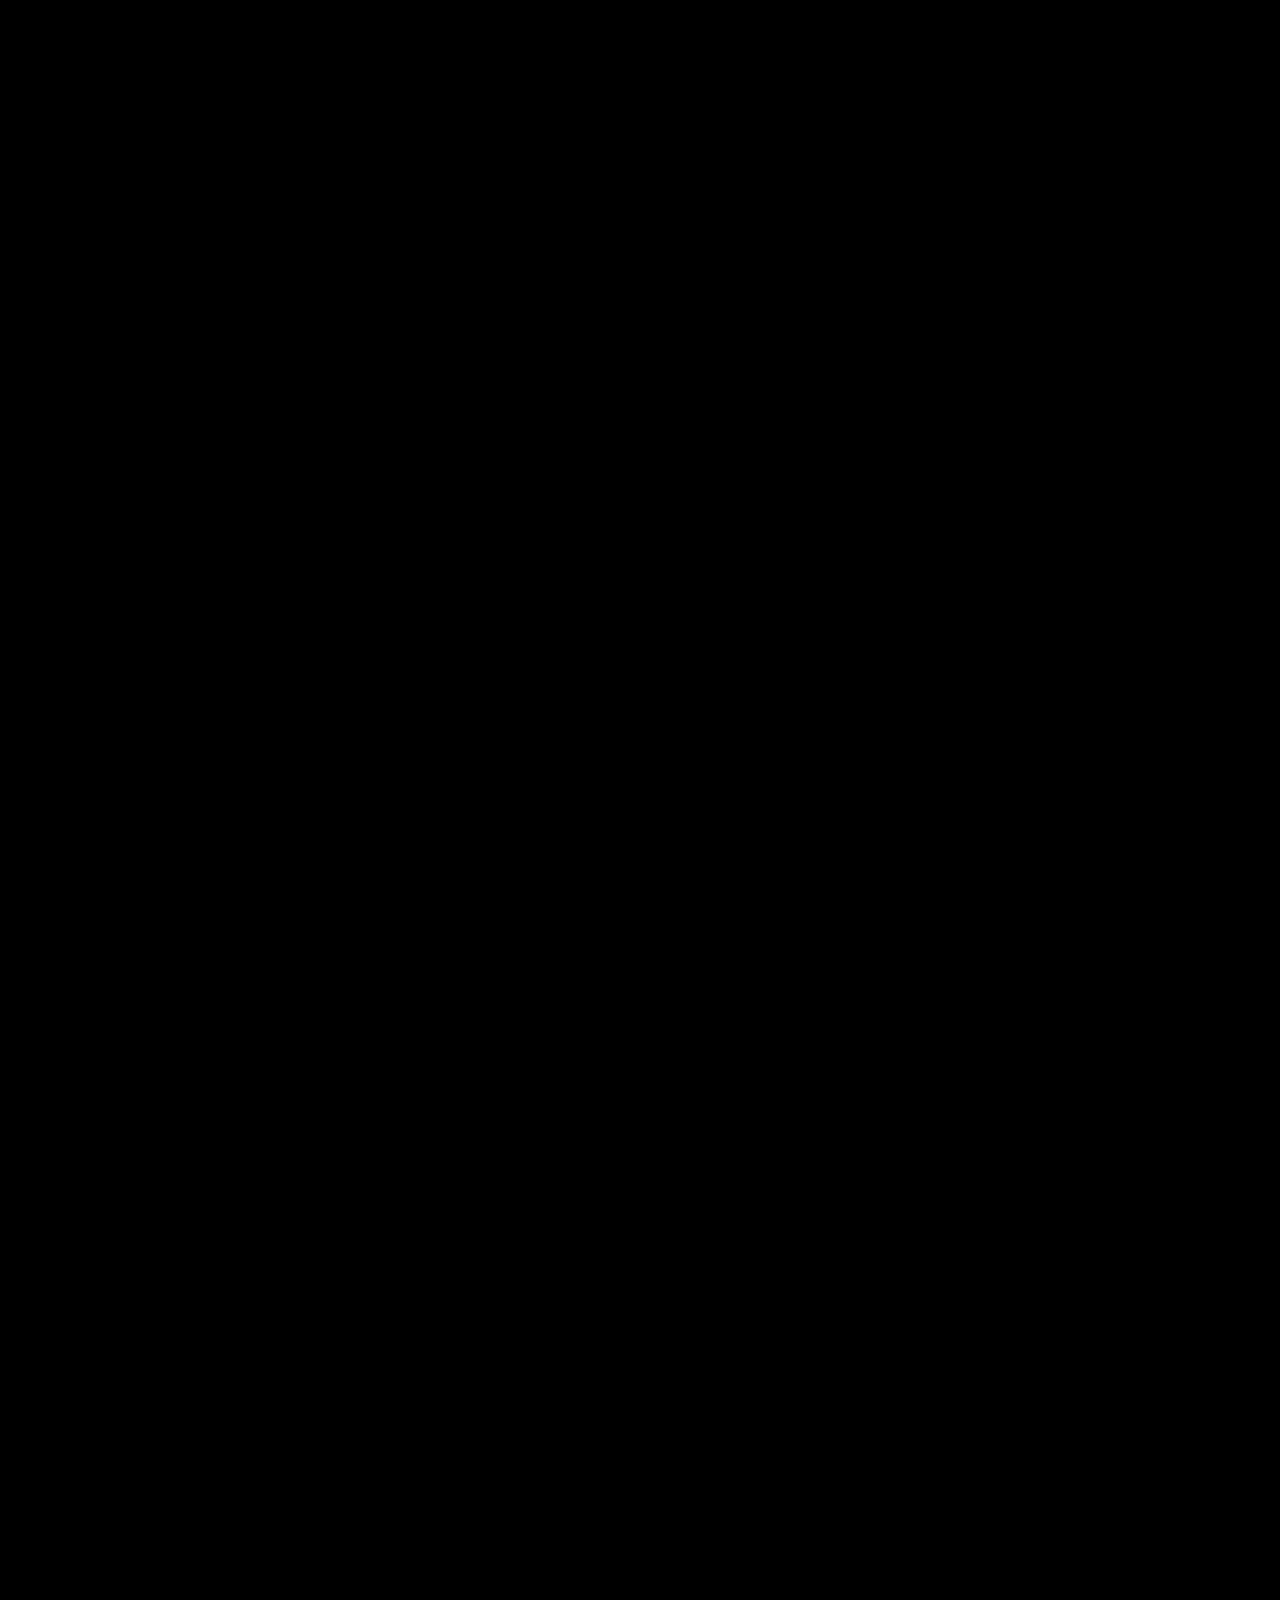
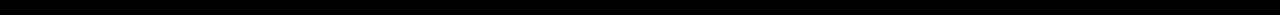
==== commit 7553fd31: "Add files via upload" ====
--- a/index.html
+++ b/index.html
@@ -9,17 +9,287 @@
     <link rel="stylesheet" href="styles.css">
 </head>
 
-<body class="fade_out fade_transition">
-
-    <div class="row"></div>
-    <div class="block">
-        <h1>ILLUMINATING MAN</h1>
-
-    </div>
-    <div class="block">
-        <h2>UNDER CONSTRUCTION</h2>
-
-    </div>
+
+<body class='bodyTransition bodyOpacityBefore'>
+
+
+    <header class="mainheader">
+
+        <nav class="sec-one">
+            <div class="title">
+                <a href="index.html">
+                    <h1>PACIFIC SOUND RADIO</h1>
+                </a>
+            </div>
+
+
+            <div class="menu-btn" aria-controls="prim-nav" aria-expanded="false">
+                <div class="menu-btn__burger"></div>
+            </div>
+
+
+            <ul class="prim-nav" data-visible="false">
+                <li>
+                    <h2>
+                        <a href="about.html">
+                            <h2>ABOUT</h2>
+                        </a>
+                    </h2>
+                </li>
+                <li>
+                    <h2>
+                        <a href="archive.html">
+                            <h2>ARCHIVE</h2>
+                        </a>
+                    </h2>
+                </li>
+                <li>
+                    <h2>
+                        <a href="https://pacificsoundradio.ghost.io" target="_blank">
+                            <h2>BLOG</h2>
+                        </a>
+                </li>
+
+
+
+                <li>
+                    <ul class="icons1">
+
+                        <li>
+                            <a href="https://www.facebook.com/pacificsoundradio/" target="_blank">
+
+
+                                <svg id="icon" xmlns="http://www.w3.org/2000/svg " width="24 " height="24 " viewBox="0 0 24 24 "><path d="M12 2c5.514 0 10 4.486 10 10s-4.486 10-10 10-10-4.486-10-10 4.486-10 10-10zm0-2c-6.627 0-12 5.373-12 12s5.373 12 12 12 12-5.373 12-12-5.373-12-12-12zm-2
+                            10h-2v2h2v6h3v-6h1.82l.18-2h-2v-.833c0-.478.096-.667.558-.667h1.442v-2.5h-2.404c-1.798 0-2.596.792-2.596 2.308v1.692z "/></svg>
+
+
+                            </a>
+                        </li>
+
+                        <li>
+                            <a href="https://twitter.com/PacificSRadio" target="_blank">
+
+
+
+                                <svg id="icon" xmlns="http://www.w3.org/2000/svg " width="24 " height="24 " viewBox="0 0 24 24 "><path d="M12 2c5.514 0 10 4.486 10 10s-4.486 10-10 10-10-4.486-10-10 4.486-10 10-10zm0-2c-6.627 0-12 5.373-12 12s5.373 12 12 12 12-5.373 12-12-5.373-12-12-12zm6.5
+                        8.778c-.441.196-.916.328-1.414.388.509-.305.898-.787 1.083-1.362-.476.282-1.003.487-1.564.597-.448-.479-1.089-.778-1.796-.778-1.59 0-2.758 1.483-2.399 3.023-2.045-.103-3.86-1.083-5.074-2.572-.645 1.106-.334 2.554.762 3.287-.403-.013-.782-.124-1.114-.308-.027
+                        1.14.791 2.207 1.975 2.445-.346.094-.726.116-1.112.042.313.978 1.224 1.689 2.3 1.709-1.037.812-2.34 1.175-3.647 1.021 1.09.699 2.383 1.106 3.773 1.106 4.572 0 7.154-3.861 6.998-7.324.482-.346.899-.78 1.229-1.274z "/></svg>
+                            </a>
+                        </li>
+
+
+
+
+                        <li>
+                            <a href="https://www.instagram.com/pacificsoundradio/" target="_blank">
+
+
+                                <svg id="icon" xmlns="http://www.w3.org/2000/svg " width="24 " height="24 " viewBox="0 0 24 24 "><path d="M12 2.163c3.204 0 3.584.012 4.85.07 3.252.148 4.771 1.691 4.919 4.919.058 1.265.069 1.645.069 4.849 0 3.205-.012 3.584-.069 4.849-.149
+                        3.225-1.664 4.771-4.919 4.919-1.266.058-1.644.07-4.85.07-3.204 0-3.584-.012-4.849-.07-3.26-.149-4.771-1.699-4.919-4.92-.058-1.265-.07-1.644-.07-4.849 0-3.204.013-3.583.07-4.849.149-3.227 1.664-4.771 4.919-4.919 1.266-.057 1.645-.069
+                        4.849-.069zm0-2.163c-3.259 0-3.667.014-4.947.072-4.358.2-6.78 2.618-6.98 6.98-.059 1.281-.073 1.689-.073 4.948 0 3.259.014 3.668.072 4.948.2 4.358 2.618 6.78 6.98 6.98 1.281.058 1.689.072 4.948.072 3.259 0 3.668-.014 4.948-.072
+                        4.354-.2 6.782-2.618 6.979-6.98.059-1.28.073-1.689.073-4.948 0-3.259-.014-3.667-.072-4.947-.196-4.354-2.617-6.78-6.979-6.98-1.281-.059-1.69-.073-4.949-.073zm0 5.838c-3.403 0-6.162 2.759-6.162 6.162s2.759 6.163 6.162 6.163 6.162-2.759
+                        6.162-6.163c0-3.403-2.759-6.162-6.162-6.162zm0 10.162c-2.209 0-4-1.79-4-4 0-2.209 1.791-4 4-4s4 1.791 4 4c0 2.21-1.791 4-4 4zm6.406-11.845c-.796 0-1.441.645-1.441 1.44s.645 1.44 1.441 1.44c.795 0 1.439-.645 1.439-1.44s-.644-1.44-1.439-1.44z "/></svg>
+                            </a>
+                        </li>
+
+
+                    </ul>
+
+
+            </ul>
+
+
+            <ul class="icons2">
+
+
+
+                <li>
+                    <a href="https://www.facebook.com/pacificsoundradio/" target="_blank">
+
+
+                        <svg id="icon" xmlns="http://www.w3.org/2000/svg " width="24 " height="24 " viewBox="0 0 24 24 "><path d="M12 2c5.514 0 10 4.486 10 10s-4.486 10-10 10-10-4.486-10-10 4.486-10 10-10zm0-2c-6.627 0-12 5.373-12 12s5.373 12 12 12 12-5.373 12-12-5.373-12-12-12zm-2
+                            10h-2v2h2v6h3v-6h1.82l.18-2h-2v-.833c0-.478.096-.667.558-.667h1.442v-2.5h-2.404c-1.798 0-2.596.792-2.596 2.308v1.692z "/></svg>
+
+
+                    </a>
+                </li>
+
+
+                <li>
+                    <a href="https://twitter.com/PacificSRadio" target="_blank">
+
+
+
+                        <svg id="icon" xmlns="http://www.w3.org/2000/svg " width="24 " height="24 " viewBox="0 0 24 24 "><path d="M12 2c5.514 0 10 4.486 10 10s-4.486 10-10 10-10-4.486-10-10 4.486-10 10-10zm0-2c-6.627 0-12 5.373-12 12s5.373 12 12 12 12-5.373 12-12-5.373-12-12-12zm6.5
+                        8.778c-.441.196-.916.328-1.414.388.509-.305.898-.787 1.083-1.362-.476.282-1.003.487-1.564.597-.448-.479-1.089-.778-1.796-.778-1.59 0-2.758 1.483-2.399 3.023-2.045-.103-3.86-1.083-5.074-2.572-.645 1.106-.334 2.554.762 3.287-.403-.013-.782-.124-1.114-.308-.027
+                        1.14.791 2.207 1.975 2.445-.346.094-.726.116-1.112.042.313.978 1.224 1.689 2.3 1.709-1.037.812-2.34 1.175-3.647 1.021 1.09.699 2.383 1.106 3.773 1.106 4.572 0 7.154-3.861 6.998-7.324.482-.346.899-.78 1.229-1.274z "/></svg>
+
+
+                    </a>
+                </li>
+
+
+
+
+                <li>
+                    <a href="https://www.instagram.com/pacificsoundradio/" target="_blank">
+
+
+                        <svg id="icon" xmlns="http://www.w3.org/2000/svg " width="24 " height="24 " viewBox="0 0 24 24 "><path d="M12 2.163c3.204 0 3.584.012 4.85.07 3.252.148 4.771 1.691 4.919 4.919.058 1.265.069 1.645.069 4.849 0 3.205-.012 3.584-.069 4.849-.149
+                        3.225-1.664 4.771-4.919 4.919-1.266.058-1.644.07-4.85.07-3.204 0-3.584-.012-4.849-.07-3.26-.149-4.771-1.699-4.919-4.92-.058-1.265-.07-1.644-.07-4.849 0-3.204.013-3.583.07-4.849.149-3.227 1.664-4.771 4.919-4.919 1.266-.057 1.645-.069
+                        4.849-.069zm0-2.163c-3.259 0-3.667.014-4.947.072-4.358.2-6.78 2.618-6.98 6.98-.059 1.281-.073 1.689-.073 4.948 0 3.259.014 3.668.072 4.948.2 4.358 2.618 6.78 6.98 6.98 1.281.058 1.689.072 4.948.072 3.259 0 3.668-.014 4.948-.072
+                        4.354-.2 6.782-2.618 6.979-6.98.059-1.28.073-1.689.073-4.948 0-3.259-.014-3.667-.072-4.947-.196-4.354-2.617-6.78-6.979-6.98-1.281-.059-1.69-.073-4.949-.073zm0 5.838c-3.403 0-6.162 2.759-6.162 6.162s2.759 6.163 6.162 6.163 6.162-2.759
+                        6.162-6.163c0-3.403-2.759-6.162-6.162-6.162zm0 10.162c-2.209 0-4-1.79-4-4 0-2.209 1.791-4 4-4s4 1.791 4 4c0 2.21-1.791 4-4 4zm6.406-11.845c-.796 0-1.441.645-1.441 1.44s.645 1.44 1.441 1.44c.795 0 1.439-.645 1.439-1.44s-.644-1.44-1.439-1.44z "/></svg>
+                    </a>
+                </li>
+            </ul>
+
+
+
+
+
+
+        </nav>
+
+
+        <nav class="sec-two">
+
+            <ul class="sec-nav" data-visible="false">
+                <li>
+                    <h2>
+                        <a href="about.html">
+                            <h2>ABOUT</h2>
+                        </a>
+                    </h2>
+                </li>
+                <li>
+                    <h2>
+                        <a href="archive.html">
+                            <h2>ARCHIVE</h2>
+                        </a>
+                    </h2>
+                </li>
+                <li>
+                    <h2>
+                        <a href="https://pacificsoundradio.ghost.io/" target="_blank">
+                            <h2>BLOG</h2>
+                        </a>
+                </li>
+
+
+            </ul>
+
+        </nav>
+
+
+
+    </header>
+
+   
+
+
+   
+
+    <div class="mainbody">
+        <div class="topsec">
+           
+                <ul>
+                    <li class="topsecbit">
+                        <h6>Episode 48: The Best of 2021</h6>
+                    </li>
+                    <li class="topsecbit" id="opentext" >
+                        <h4> Join us for our recap episode where we 
+                            cover our favorite local, Canadian, and international 
+                            releases of 2021.</h4>
+                    </li>
+                    <li class="topsecbit"></li>
+                    <button>
+                        <a href="https://open.spotify.com/episode/0vqm8RMOihKRzlnQInzJm7?si=571afe112f8e4eef" target="_blank">
+                         <h4>LISTEN NOW</h4> 
+
+                        </button>
+                    </li>
+                </ul>
+            </div>
+
+          
+   
+
+      
+
+
+        <!--section 2 -->
+        <div id="one" class="row opacityTransition opacityBefore">
+
+            <div class="box">
+
+                <img src="playpic.jpg">
+
+            </div>
+
+            <div class="box">
+                <ul class="boxli">
+                    <li class="bodyli">
+                        <h3>Feature Playlist</h3>
+                    </li>
+                    <li class="bodyli">
+                        <h4>Check out our favourite local 
+                            tracks from 2021. Featuring Dacey, Sam Tudor and more. </h4>
+                    </li>
+                    <li class="bodyli2">
+                        <a href="https://open.spotify.com/playlist/51DMPWBQ2sBL0IrdiYTgJJ?si=91c9ff8c65ab49be" target="_blank">
+                            <img id="spot" src="spot.svg">
+                        </a>
+                    </li>
+                </ul>
+            </div>
+        </div>
+
+
+
+        <!--section 3 -->
+        <div id="two" class="row opacityTransition opacityBefore">
+
+            <div class="box">
+
+
+                <ul class="boxli">
+                    <li class="bodyli">
+                        <h3>The Snug Sessions</h3>
+                    </li>
+                    <li class="bodyli">
+                        <h4>
+                            
+                            Between August 2018 and April 2019, we hosted The Snug Concert 
+                            Series at the Persephone Snug Tasting Room.</h4>
+                    </li>
+                    <li class="bodyli">
+                        <a href="https://open.spotify.com/episode/0vqm8RMOihKRzlnQInzJm7?si=571afe112f8e4eef" target="_blank">
+                            <img id="youtube" src="youtube.svg">
+                        </a>
+                    </li>
+                </ul>
+
+
+
+            </div>
+
+
+
+
+
+            <div class="box">
+
+                <img src="snug.jpg">
+
+            </div>
+
+
+        </div>
+
+
+
+
 
     </div>
 
